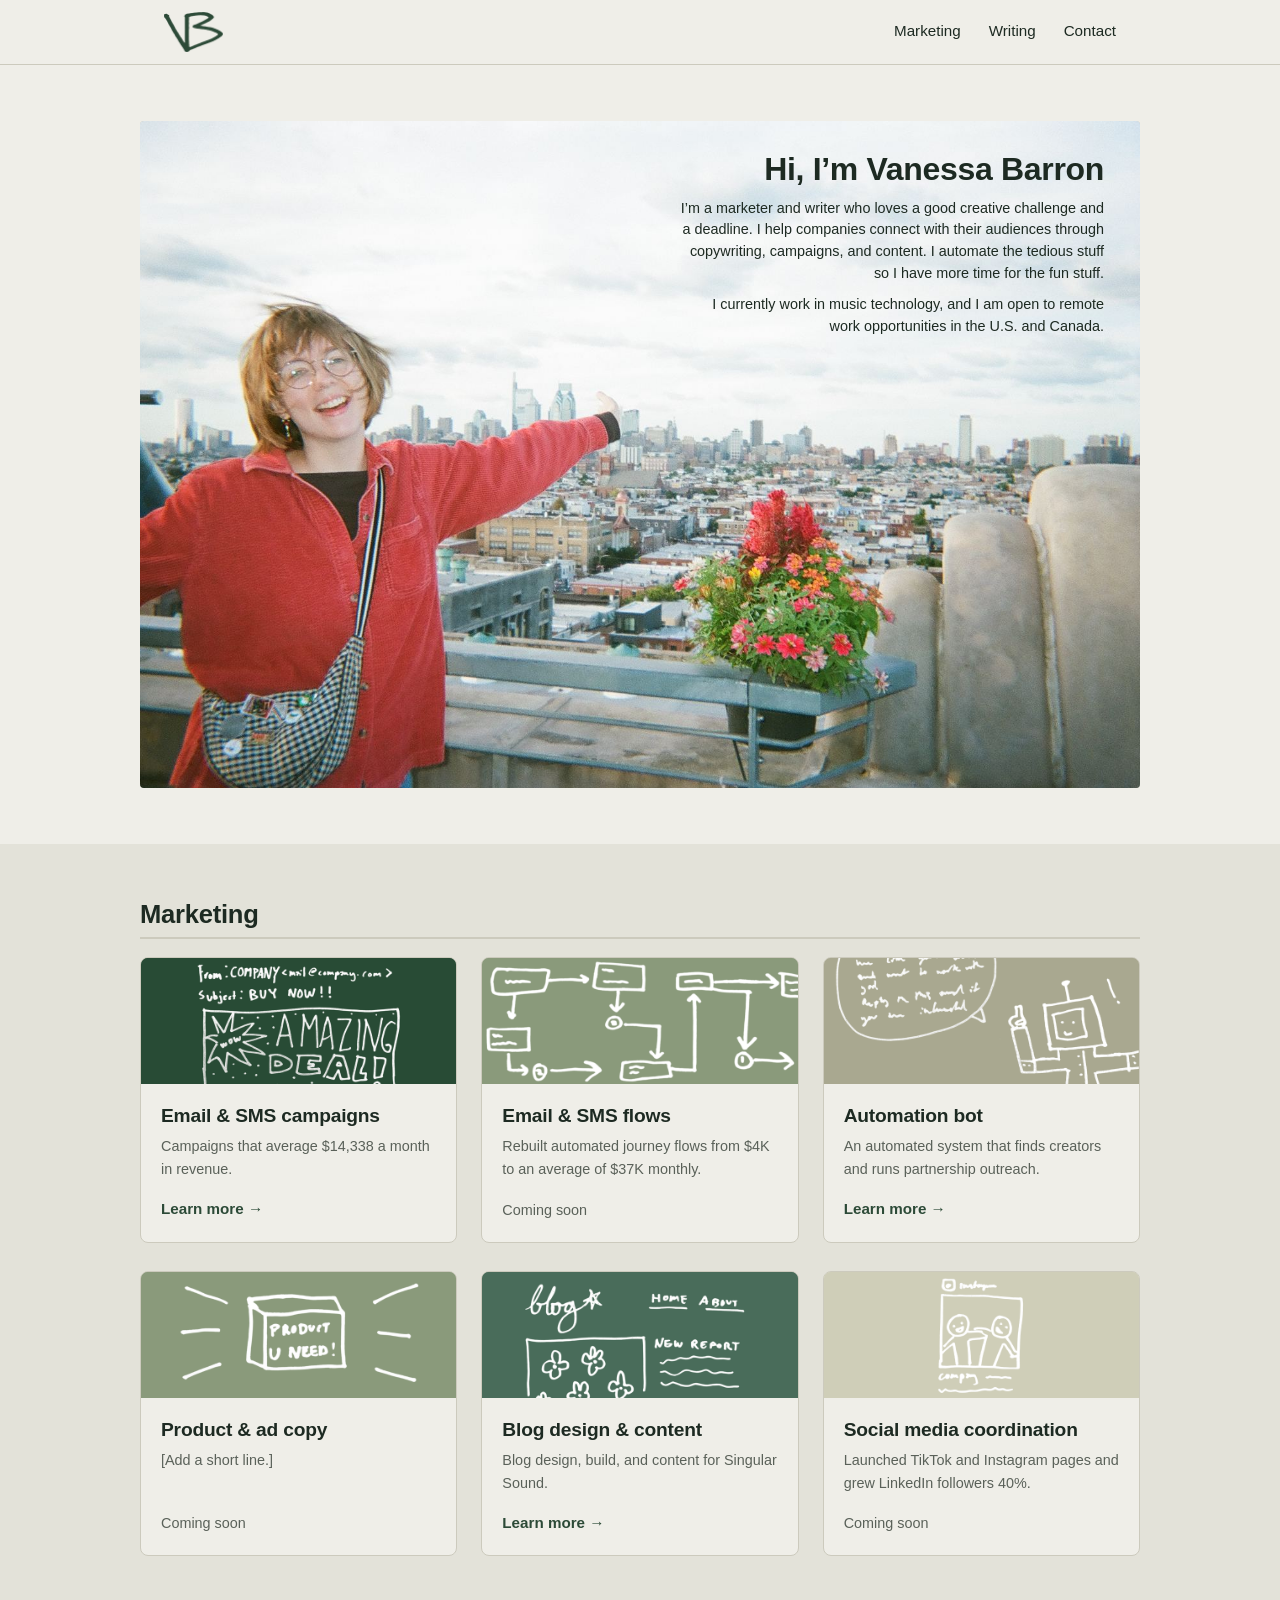
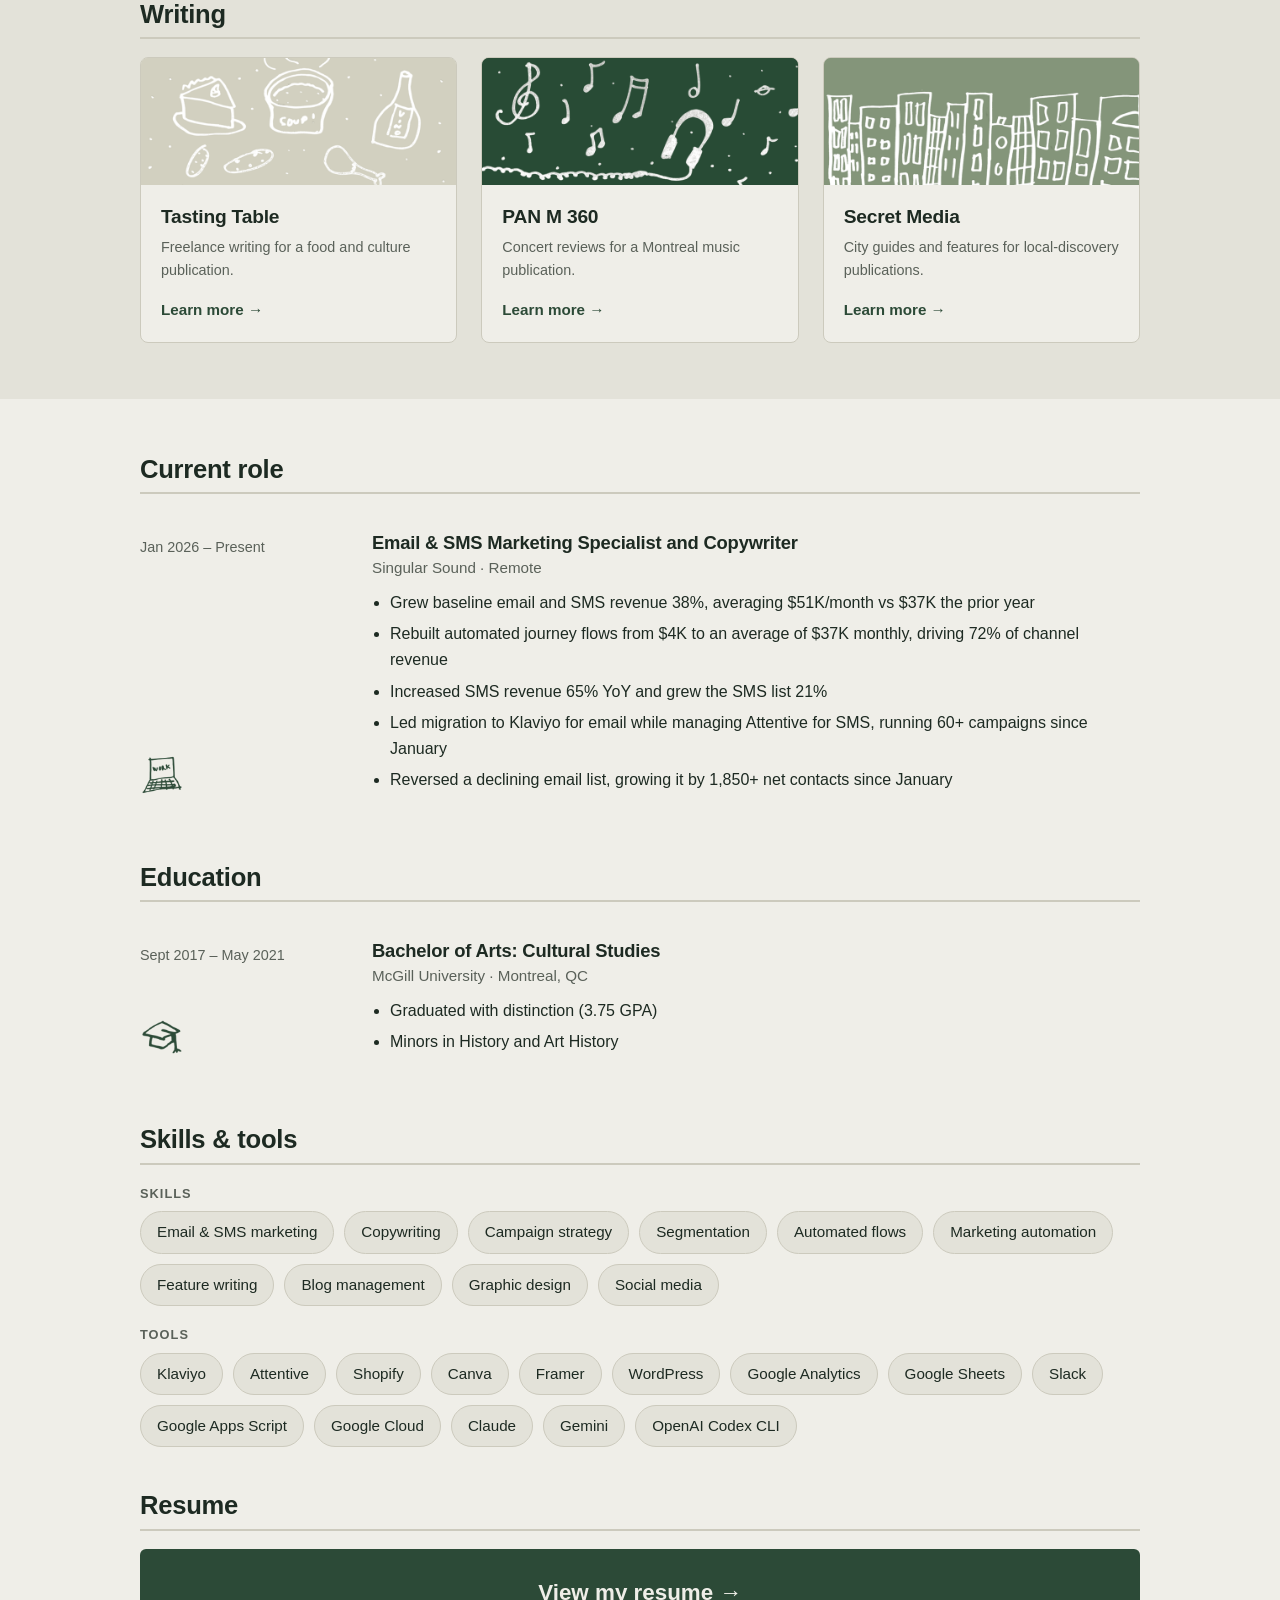
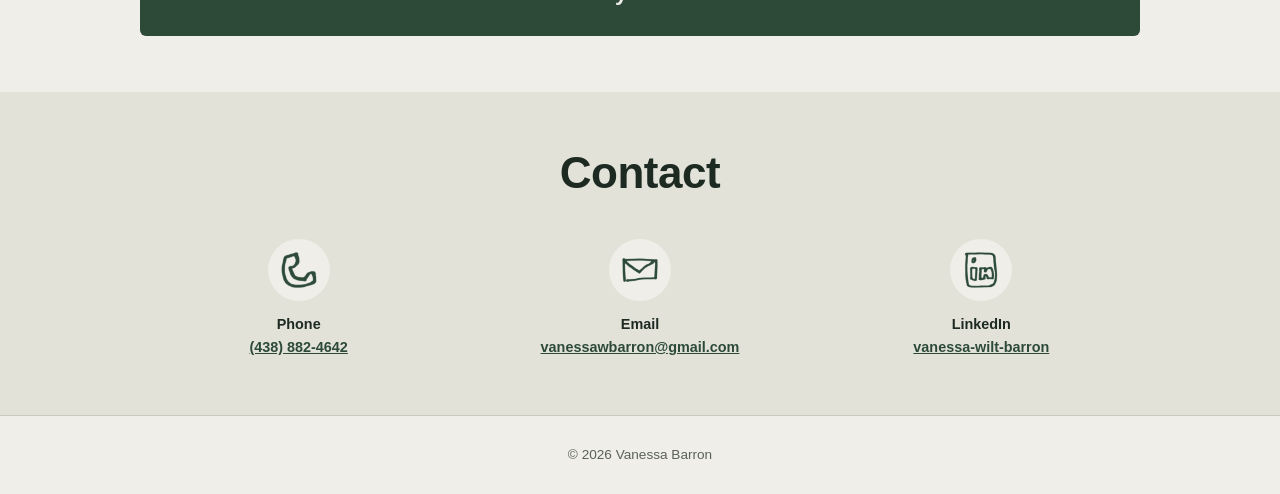
==== index.html @ 57b2e9dd "new pics" ====
<!DOCTYPE html>
<html lang="en">
<head>
<meta charset="utf-8">
<meta name="viewport" content="width=device-width, initial-scale=1">
<title>Vanessa Barron — Email &amp; SMS Marketing Specialist and Copywriter</title>
<meta name="description" content="Vanessa Barron is an email and SMS marketing specialist and copywriter. Portfolio of campaigns, writing, and resume.">
<link rel="canonical" href="https://www.vanessabarron.fyi/">
<meta name="theme-color" content="#efeee8" media="(prefers-color-scheme: light)">
<meta name="theme-color" content="#171c18" media="(prefers-color-scheme: dark)">

<meta property="og:type" content="website">
<meta property="og:site_name" content="Vanessa Barron">
<meta property="og:title" content="Vanessa Barron — Email &amp; SMS Marketing Specialist and Copywriter">
<meta property="og:description" content="Vanessa Barron is an email and SMS marketing specialist and copywriter. Portfolio of campaigns, writing, and resume.">
<meta property="og:url" content="https://www.vanessabarron.fyi/">
<meta property="og:image" content="https://www.vanessabarron.fyi/images/og-image.jpg">
<meta name="twitter:card" content="summary_large_image">

<link rel="icon" href="favicon.ico" sizes="48x48">
<link rel="icon" type="image/png" href="images/favicon-light.png">
<link rel="icon" type="image/png" href="images/favicon-dark.png" media="(prefers-color-scheme: dark)">
<link rel="apple-touch-icon" href="images/apple-touch-icon.png">
<link rel="stylesheet" href="css/styles.css">
<script type="application/ld+json">
{
  "@context": "https://schema.org",
  "@type": "Person",
  "name": "Vanessa Barron",
  "url": "https://www.vanessabarron.fyi/",
  "jobTitle": "Email & SMS Marketing Specialist and Copywriter",
  "worksFor": { "@type": "Organization", "name": "Singular Sound" },
  "alumniOf": { "@type": "CollegeOrUniversity", "name": "McGill University" },
  "sameAs": ["https://www.linkedin.com/in/vanessa-wilt-barron/"]
}
</script>
</head>
<body>
<a class="skip-link" href="#main">Skip to content</a>

<header class="nav">
  <div class="nav-in">
    <a class="logo" href="/" aria-label="Vanessa Barron, home"></a>
    <nav aria-label="Primary">
      <a href="/#marketing">Marketing</a>
      <a href="/#writing">Writing</a>
      <a href="/#contact">Contact</a>
    </nav>
  </div>
</header>

<main id="main">

  <!-- Hero: photo with intro text over the sky -->
  <section class="section" aria-label="Introduction">
    <div class="wrap">
      <div class="hero">
        <img src="images/hero.jpg" width="1565" height="1037" alt="Vanessa Barron on a rooftop with the city skyline behind her" fetchpriority="high">
        <div class="hero-text">
          <h1>Hi, I’m Vanessa Barron</h1>
          <p>I’m a marketer and writer who loves a good creative challenge and a deadline. I help companies connect with their audiences through copywriting, campaigns, and content. I automate the tedious stuff so I have more time for the fun stuff.</p>
          <!-- TODO: once about.html exists, add this to the end of the paragraph below (and delete this comment): <a class="more" href="/about.html">Learn more about me →</a> -->
          <p>I currently work in music technology, and I am open to remote work opportunities in the U.S. and Canada.</p>
        </div>
      </div>
    </div>
  </section>

  <!-- Work: project cards. Each card links to its own page. -->
  <section class="section band" aria-label="Work">
    <div class="wrap">
      <div class="group" id="marketing">
        <h2 class="group-title">Marketing</h2>
        <div class="grid">
        <!-- Card pictures are the files images/card-*.png (750 x 300). To swap one, replace the file or change the img src in its .thumb div. -->
        <article class="card">
          <div class="thumb" style="background:#284b35"><img src="images/card-email-sms-campaigns.png" width="750" height="300" alt="" loading="lazy" decoding="async"></div>
          <h3>Email &amp; SMS campaigns</h3>
          <p>Campaigns that average $14,338 a month in revenue.</p>
          <a class="more" href="/email-sms-campaigns.html" aria-label="Learn more about Email &amp; SMS campaigns">Learn more →</a>
        </article>
        <article class="card">
          <div class="thumb" style="background:#8a9a7b"><img src="images/card-email-sms-flows.png" width="750" height="300" alt="" loading="lazy" decoding="async"></div>
          <h3>Email &amp; SMS flows</h3>
          <p>Rebuilt automated journey flows from $4K to an average of $37K monthly.</p>
          <span class="soon">Coming soon</span>
        </article>
        <article class="card">
          <div class="thumb" style="background:#a9a890"><img src="images/card-automation-bot.png" width="750" height="300" alt="" loading="lazy" decoding="async"></div>
          <h3>Automation bot</h3>
          <p>An automated system that finds creators and runs partnership outreach.</p>
          <a class="more" href="/automation-bot.html" aria-label="Learn more about Automation bot">Learn more →</a>
        </article>
        <article class="card">
          <div class="thumb" style="background:#8a9a7b"><img src="images/card-product-copy.png" width="750" height="300" alt="" loading="lazy" decoding="async"></div>
          <h3>Product &amp; ad copy</h3>
          <p>[Add a short line.]</p>
          <span class="soon">Coming soon</span>
        </article>
        <article class="card">
          <div class="thumb" style="background:#496c5a"><img src="images/card-gear-tribune-blog.png" width="750" height="300" alt="" loading="lazy" decoding="async"></div>
          <h3>Blog design &amp; content</h3>
          <p>Blog design, build, and content for Singular Sound.</p>
          <a class="more" href="/blog.html" aria-label="Learn more about Blog design and content">Learn more →</a>
        </article>
        <!-- TODO: Social media coordination = Social Media Coordinator, Talent.com (Montreal, QC), Jul 2022 – Sep 2023. Old resume bullets: LinkedIn content drove a 40% follower increase; content calendar led to 15% engagement growth across platforms; launched company TikTok and Instagram pages. Still needed: proof (screenshots), tools, then build /social-media-coordination.html and add a Learn more link. -->
        <article class="card">
          <div class="thumb" style="background:#cfcdb8"><img src="images/card-social-media-coordination.png" width="750" height="300" alt="" loading="lazy" decoding="async"></div>
          <h3>Social media coordination</h3>
          <p>Launched TikTok and Instagram pages and grew LinkedIn followers 40%.</p>
          <span class="soon">Coming soon</span>
        </article>
        </div>
      </div>
      <div class="group" id="writing">
        <h2 class="group-title">Writing</h2>
        <div class="grid">
        <article class="card">
          <div class="thumb" style="background:#d2d0c0"><img src="images/card-tasting-table.png" width="750" height="300" alt="" loading="lazy" decoding="async"></div>
          <h3>Tasting Table</h3>
          <p>Freelance writing for a food and culture publication.</p>
          <a class="more" href="/tasting-table.html" aria-label="Learn more about Tasting Table">Learn more →</a>
        </article>
        <article class="card">
          <div class="thumb" style="background:#284b35"><img src="images/card-pan-m-360.png" width="750" height="300" alt="" loading="lazy" decoding="async"></div>
          <h3>PAN M 360</h3>
          <p>Concert reviews for a Montreal music publication.</p>
          <a class="more" href="/pan-m-360.html" aria-label="Learn more about PAN M 360">Learn more →</a>
        </article>
        <article class="card">
          <div class="thumb" style="background:#84957a"><img src="images/card-secret-media.png" width="750" height="300" alt="" loading="lazy" decoding="async"></div>
          <h3>Secret Media</h3>
          <p>City guides and features for local-discovery publications.</p>
          <a class="more" href="/secret-media.html" aria-label="Learn more about Secret Media">Learn more →</a>
        </article>
        </div>
      </div>
    </div>
  </section>

  <!-- Resume: current role, education, skills, and downloadable resumes -->
  <section class="section" aria-label="Resume">
    <div class="wrap resume">
      <div class="group">
        <h2 class="group-title">Current role</h2>
        <div class="row">
          <div class="when"><span>Jan 2026 – Present</span><span class="ico row-ico ico-work" aria-hidden="true"></span></div>
          <div>
            <h3 class="role">Email &amp; SMS Marketing Specialist and Copywriter</h3>
            <p class="org">Singular Sound · Remote</p>
            <ul>
              <li>Grew baseline email and SMS revenue 38%, averaging $51K/month vs $37K the prior year</li>
              <li>Rebuilt automated journey flows from $4K to an average of $37K monthly, driving 72% of channel revenue</li>
              <li>Increased SMS revenue 65% YoY and grew the SMS list 21%</li>
              <li>Led migration to Klaviyo for email while managing Attentive for SMS, running 60+ campaigns since January</li>
              <li>Reversed a declining email list, growing it by 1,850+ net contacts since January</li>
            </ul>
          </div>
        </div>
      </div>
      <div class="group">
        <h2 class="group-title">Education</h2>
        <div class="row">
          <div class="when"><span>Sept 2017 – May 2021</span><span class="ico row-ico ico-education" aria-hidden="true"></span></div>
          <div>
            <h3 class="role">Bachelor of Arts: Cultural Studies</h3>
            <p class="org">McGill University · Montreal, QC</p>
            <ul>
              <li>Graduated with distinction (3.75 GPA)</li>
              <li>Minors in History and Art History</li>
            </ul>
          </div>
        </div>
      </div>
      <div class="group">
        <h2 class="group-title">Skills &amp; tools</h2>
        <h3 class="chip-label">Skills</h3>
        <ul class="chips">
          <li>Email &amp; SMS marketing</li>
          <li>Copywriting</li>
          <li>Campaign strategy</li>
          <li>Segmentation</li>
          <li>Automated flows</li>
          <li>Marketing automation</li>
          <li>Feature writing</li>
          <li>Blog management</li>
          <li>Graphic design</li>
          <li>Social media</li>
        </ul>
        <h3 class="chip-label">Tools</h3>
        <ul class="chips">
          <li>Klaviyo</li>
          <li>Attentive</li>
          <li>Shopify</li>
          <li>Canva</li>
          <li>Framer</li>
          <li>WordPress</li>
          <li>Google Analytics</li>
          <li>Google Sheets</li>
          <li>Slack</li>
          <li>Google Apps Script</li>
          <li>Google Cloud</li>
          <li>Claude</li>
          <li>Gemini</li>
          <li>OpenAI Codex CLI</li>
        </ul>
      </div>
      <div class="group">
        <h2 class="group-title">Resume</h2>
        <!-- TODO: save your resume as files/resume.pdf (or change the link). -->
        <a class="resume-cta" href="files/resume.pdf" target="_blank" rel="noopener">View my resume →</a>
      </div>
    </div>
  </section>

  <!-- Contact -->
  <section class="section band" id="contact" aria-label="Contact">
    <div class="wrap">
      <h2 class="section-title">Contact</h2>
      <div class="contact">
        <div>
          <div class="icon"><span class="ico ico-phone" aria-hidden="true"></span></div>
          <p><b>Phone</b><a href="tel:+14388824642">(438) 882-4642</a></p>
        </div>
        <div>
          <div class="icon"><span class="ico ico-email" aria-hidden="true"></span></div>
          <p><b>Email</b><a href="mailto:vanessawbarron@gmail.com">vanessawbarron@gmail.com</a></p>
        </div>
        <div>
          <div class="icon"><span class="ico ico-linkedin" aria-hidden="true"></span></div>
          <p><b>LinkedIn</b><a href="https://www.linkedin.com/in/vanessa-wilt-barron/" target="_blank" rel="noopener">vanessa-wilt-barron</a></p>
        </div>
      </div>
    </div>
  </section>

</main>

<footer class="site-footer">
  <p>&copy; 2026 Vanessa Barron</p>
</footer>
</body>
</html>
---- css/styles.css ----
/* ==========================================================================
   Vanessa Barron: portfolio styles
   Shared by index.html and email-sms-campaigns.html
   Sections: 1 colors, 2 base, 3 top bar, 4 home page, 5 project pages, 6 small screens
   ========================================================================== */

/* 1. Colors ------------------------------------------------------------- */
:root {
  --bg: #efeee8;       /* page background */
  --band: #e3e2d9;     /* alternating section background, skill pills */
  --ink: #1d2a22;      /* main text */
  --muted: #5a6159;    /* secondary text */
  --line: #cccabd;     /* borders and dividers */
  --accent: #2c4a37;   /* dark green accent */
  --photo: #c8c6b8;    /* color behind photos while they load */
}
@media (prefers-color-scheme: dark) {
  :root {
    --bg: #171c18;
    --band: #1f261f;
    --ink: #efeee8;
    --muted: #a8aca2;
    --line: #3a443a;
    --accent: #9cc4a4;
    --photo: #3a463b;
  }
}

/* 2. Base --------------------------------------------------------------- */
*, *::before, *::after { box-sizing: border-box; }
html { scroll-behavior: smooth; scroll-padding-top: 72px; }
@media (prefers-reduced-motion: reduce) { html { scroll-behavior: auto; } }
body {
  margin: 0;
  background: var(--bg);
  color: var(--ink);
  font-family: Arial, Helvetica, sans-serif;
  line-height: 1.6;
}
img { max-width: 100%; height: auto; }
h1, h2, h3 { margin: 0; font-weight: 700; letter-spacing: -0.01em; line-height: 1.15; }
a { color: var(--accent); }
:focus-visible { outline: 3px solid var(--accent); outline-offset: 3px; }

.skip-link { position: absolute; left: -999px; top: 0; }
.skip-link:focus { left: 16px; top: 16px; z-index: 20; padding: 8px 12px; background: var(--bg); }

.wrap { max-width: 1000px; margin: 0 auto; }
.narrow { max-width: 820px; margin: 0 auto; padding: 0 24px; }
.section { padding: 56px 24px; }
.band { background: var(--band); }
.section-title { margin-bottom: 40px; text-align: center; font-size: 2.75rem; }

.site-footer { padding: 28px 24px; text-align: center; color: var(--muted); font-size: 0.85rem; border-top: 1px solid var(--line); }
.site-footer p { margin: 0; }

/* 3. Top bar ------------------------------------------------------------ */
.nav { position: sticky; top: 0; z-index: 10; background: var(--bg); border-bottom: 1px solid var(--line); }
.nav-in { max-width: 1000px; margin: 0 auto; padding: 12px 24px; display: flex; align-items: center; justify-content: space-between; }
/* The VB logo is a shape (images/logo-mask.png) filled with the accent color, so it adapts to dark mode. */
.logo {
  display: block; width: 59px; height: 40px;
  background: var(--accent);
  -webkit-mask: url("../images/logo-mask.png") center / contain no-repeat;
          mask: url("../images/logo-mask.png") center / contain no-repeat;
}
.nav nav { display: flex; align-items: center; gap: 28px; }
.nav nav a { padding: 6px 0; color: var(--ink); font-size: 0.95rem; font-weight: 500; text-decoration: none; border-bottom: 2px solid transparent; }
.nav nav a:hover { border-bottom-color: var(--accent); }

/* 4. Home page ---------------------------------------------------------- */
/* Hero: photo fills the box, text sits in the sky. */
.hero { position: relative; aspect-ratio: 3 / 2; overflow: hidden; border-radius: 4px; background: var(--photo); }
.hero > img { position: absolute; inset: 0; width: 100%; height: 100%; object-fit: cover; display: block; }
.hero-text { position: absolute; top: 0; right: 0; width: 46%; padding: 30px 36px 0 0; text-align: right; color: #1d2a22; }
.hero h1 { margin-bottom: 10px; font-size: clamp(1.5rem, 2.6vw, 2rem); }
.hero p { margin: 0 0 0 auto; font-size: clamp(0.78rem, 1.2vw, 0.9rem); line-height: 1.5; }
.hero p + p { margin-top: 10px; }
.hero-text a { color: inherit; font-weight: 700; text-decoration: underline; text-underline-offset: 3px; }

/* Project groups and cards */
.group { margin-bottom: 44px; }
.group:last-child { margin-bottom: 0; }
.group-title { margin-bottom: 18px; padding-bottom: 8px; font-size: 1.6rem; border-bottom: 2px solid var(--line); }
.grid { display: grid; grid-template-columns: repeat(3, 1fr); gap: 28px 24px; }

.card {
  position: relative; display: flex; flex-direction: column; overflow: hidden;
  background: var(--bg); border: 1px solid var(--line); border-radius: 8px;
  transition: box-shadow 0.2s, transform 0.2s;
}
.card:hover { box-shadow: 0 10px 28px rgba(29, 42, 34, 0.14); transform: translateY(-3px); }
.card .thumb { position: relative; overflow: hidden; aspect-ratio: 5 / 2; }
.card .thumb img { position: absolute; inset: 0; width: 100%; height: 100%; object-fit: cover; display: block; }
.card h3 { margin: 0 0 6px; padding: 20px 20px 0; font-size: 1.2rem; line-height: 1.3; }
.card p { margin: 0; padding: 0 20px; color: var(--muted); font-size: 0.9rem; }
.card .more { margin-top: auto; padding: 16px 20px 20px; font-size: 0.95rem; font-weight: 700; text-decoration: none; }
.card .more::after { content: ""; position: absolute; inset: 0; }  /* makes the whole card clickable */
.card .more:focus-visible { outline-offset: -3px; }
.card .soon { margin-top: auto; padding: 16px 20px 20px; color: var(--muted); font-size: 0.9rem; }

/* Resume section */
.resume .row { display: grid; grid-template-columns: 200px 1fr; gap: 6px 32px; padding: 20px 0; }
.resume .when { display: flex; flex-direction: column; justify-content: space-between; align-items: flex-start; padding-top: 4px; color: var(--muted); font-size: 0.9rem; }
.resume .role { margin: 0; font-size: 1.15rem; }
.resume .org { margin: 2px 0 10px; color: var(--muted); font-size: 0.95rem; }
.resume ul { margin: 0; padding-left: 18px; }
.resume li { margin-bottom: 6px; }
.resume .chip-label { margin: 22px 0 0; font-size: 0.8rem; font-weight: 700; letter-spacing: 0.08em; text-transform: uppercase; color: var(--muted); }
.resume .chip-label + .chips { padding-top: 10px; }
.resume .chips { display: flex; flex-wrap: wrap; gap: 10px; padding: 18px 0 0; list-style: none; }
.resume .chips li { margin: 0; padding: 8px 16px; font-size: 0.95rem; background: var(--band); border: 1px solid var(--line); border-radius: 999px; }
.resume-cta { display: block; margin-top: 18px; padding: 26px 24px; font-size: 1.4rem; font-weight: 700; text-align: center; text-decoration: none; color: var(--bg); background: var(--accent); border-radius: 6px; }
.resume-cta:hover { opacity: 0.9; }

/* Contact */
.contact { display: grid; grid-template-columns: repeat(3, 1fr); gap: 24px; text-align: center; }
.contact .icon { display: grid; place-items: center; width: 62px; height: 62px; margin: 0 auto 12px; color: var(--accent); background: var(--bg); border-radius: 50%; }
.ico { display: block; background: var(--accent); -webkit-mask-position: center; mask-position: center; -webkit-mask-size: contain; mask-size: contain; -webkit-mask-repeat: no-repeat; mask-repeat: no-repeat; }
.ico-phone { -webkit-mask-image: url("../images/icon-phone.png"); mask-image: url("../images/icon-phone.png"); }
.ico-email { -webkit-mask-image: url("../images/icon-email.png"); mask-image: url("../images/icon-email.png"); }
.ico-linkedin { -webkit-mask-image: url("../images/icon-linkedin.png"); mask-image: url("../images/icon-linkedin.png"); }
.ico-work { -webkit-mask-image: url("../images/icon-work.png"); mask-image: url("../images/icon-work.png"); }
.ico-education { -webkit-mask-image: url("../images/icon-education.png"); mask-image: url("../images/icon-education.png"); }
.contact .ico { width: 40px; height: 40px; }
.resume .row-ico { width: 44px; height: 44px; margin-bottom: 2px; }
.contact p { margin: 0; color: var(--muted); font-size: 0.9rem; }
.contact b { display: block; color: var(--ink); }
.contact a { font-weight: 700; }

/* 5. Project pages ------------------------------------------------------ */
.crumb { display: inline-block; margin-bottom: 22px; font-weight: 700; text-decoration: none; }
.crumb:hover { text-decoration: underline; text-underline-offset: 4px; }
.page-head { padding: 56px 0 28px; }
.page-head h1 { font-size: 2.75rem; }
.lede { margin: 24px 0 40px; color: var(--muted); font-size: 1.1rem; }
/* Project facts box (role, company, timeline, tools) */
.facts { display: grid; grid-template-columns: 1.6fr 1fr 1fr; gap: 16px 32px; margin: 0 0 8px; padding: 20px 24px; background: var(--band); border-radius: 6px; }
.facts div { min-width: 0; }
.facts .wide { grid-column: 1 / -1; }
.facts dt { color: var(--muted); font-size: 0.8rem; font-weight: 700; letter-spacing: 0.08em; text-transform: uppercase; }
.facts dd { margin: 2px 0 0; }
.page-hero { display: block; width: 100%; height: auto; border-radius: 6px; }

.entry { padding: 48px 0; border-top: 1px solid var(--line); }
.entry h2 { margin-bottom: 24px; font-size: 2rem; }
.entry h3 { margin: 30px 0 6px; font-size: 1.2rem; }
.entry p { margin: 0; }
.entry p + p { margin-top: 14px; }
.entry .sub { margin: -12px 0 8px; color: var(--muted); font-size: 1.05rem; }
.entry ul { margin: 12px 0 0; padding-left: 20px; }
.entry li { margin-bottom: 8px; }
.entry p + ul, .entry ul + p { margin-top: 16px; }

/* Screenshot rows: .c3 = three across, .c2 = two across */
.shots { display: grid; gap: 14px; margin: 28px 0 0; }
.shots + .shots { margin-top: 14px; }
.shots.c3 { grid-template-columns: repeat(3, 1fr); }
.shots.c2 { grid-template-columns: repeat(2, 1fr); }
.shots.c1 { grid-template-columns: 1fr; }
.shot { margin: 0; }
.shot img { display: block; width: 100%; height: auto; border: 1px solid var(--line); border-radius: 6px; }
/* Dashed box that stands in for a picture until you add one */
.shot .placeholder { display: grid; place-items: center; aspect-ratio: 16 / 9; padding: 12px; color: var(--muted); font-size: 0.9rem; text-align: center; background: var(--band); border: 1px dashed var(--line); border-radius: 6px; }
/* Project facts (role, company, timeline, tools) */
.facts { display: grid; grid-template-columns: 1fr 1fr; gap: 16px 32px; margin: 0 0 40px; }
.lede + .facts { margin-top: -16px; }
.facts .wide { grid-column: 1 / -1; }
.facts dt { color: var(--muted); font-size: 0.8rem; font-weight: 700; letter-spacing: 0.08em; text-transform: uppercase; }
.facts dd { margin: 2px 0 0; }
.read-link { display: inline-block; margin-top: 16px; font-weight: 700; }
.shot figcaption { margin-top: 8px; color: var(--muted); font-size: 0.85rem; text-align: center; }
.foot-link { padding: 36px 0 64px; border-top: 1px solid var(--line); }
.foot-link .crumb { margin: 0; }

/* 6. Small screens ------------------------------------------------------ */
@media (max-width: 900px) {
  .hero { display: flex; flex-direction: column; aspect-ratio: auto; }
  .hero > img { position: static; height: auto; aspect-ratio: 3 / 2; }
  .hero-text { position: static; width: auto; padding: 28px 24px; text-align: center; color: var(--ink); }
  .hero h1 { font-size: 2.1rem; }
  .hero p { margin: 0 auto; max-width: 56ch; font-size: 1rem; }
}
@media (max-width: 760px) {
  .nav-in { padding: 10px 16px; }
  .nav nav { gap: 18px; }
  .section-title { font-size: 2.2rem; }
  .grid, .contact, .shots.c3, .shots.c2, .facts { grid-template-columns: 1fr; }
  .resume .row { grid-template-columns: 1fr; }
  .resume .row-ico { display: none; }
  .page-head { padding: 36px 0 28px; }
  .page-head h1 { font-size: 2.1rem; }
  .entry { padding: 36px 0; }
  .facts { grid-template-columns: 1fr; }
  .entry h2 { font-size: 1.6rem; }
}
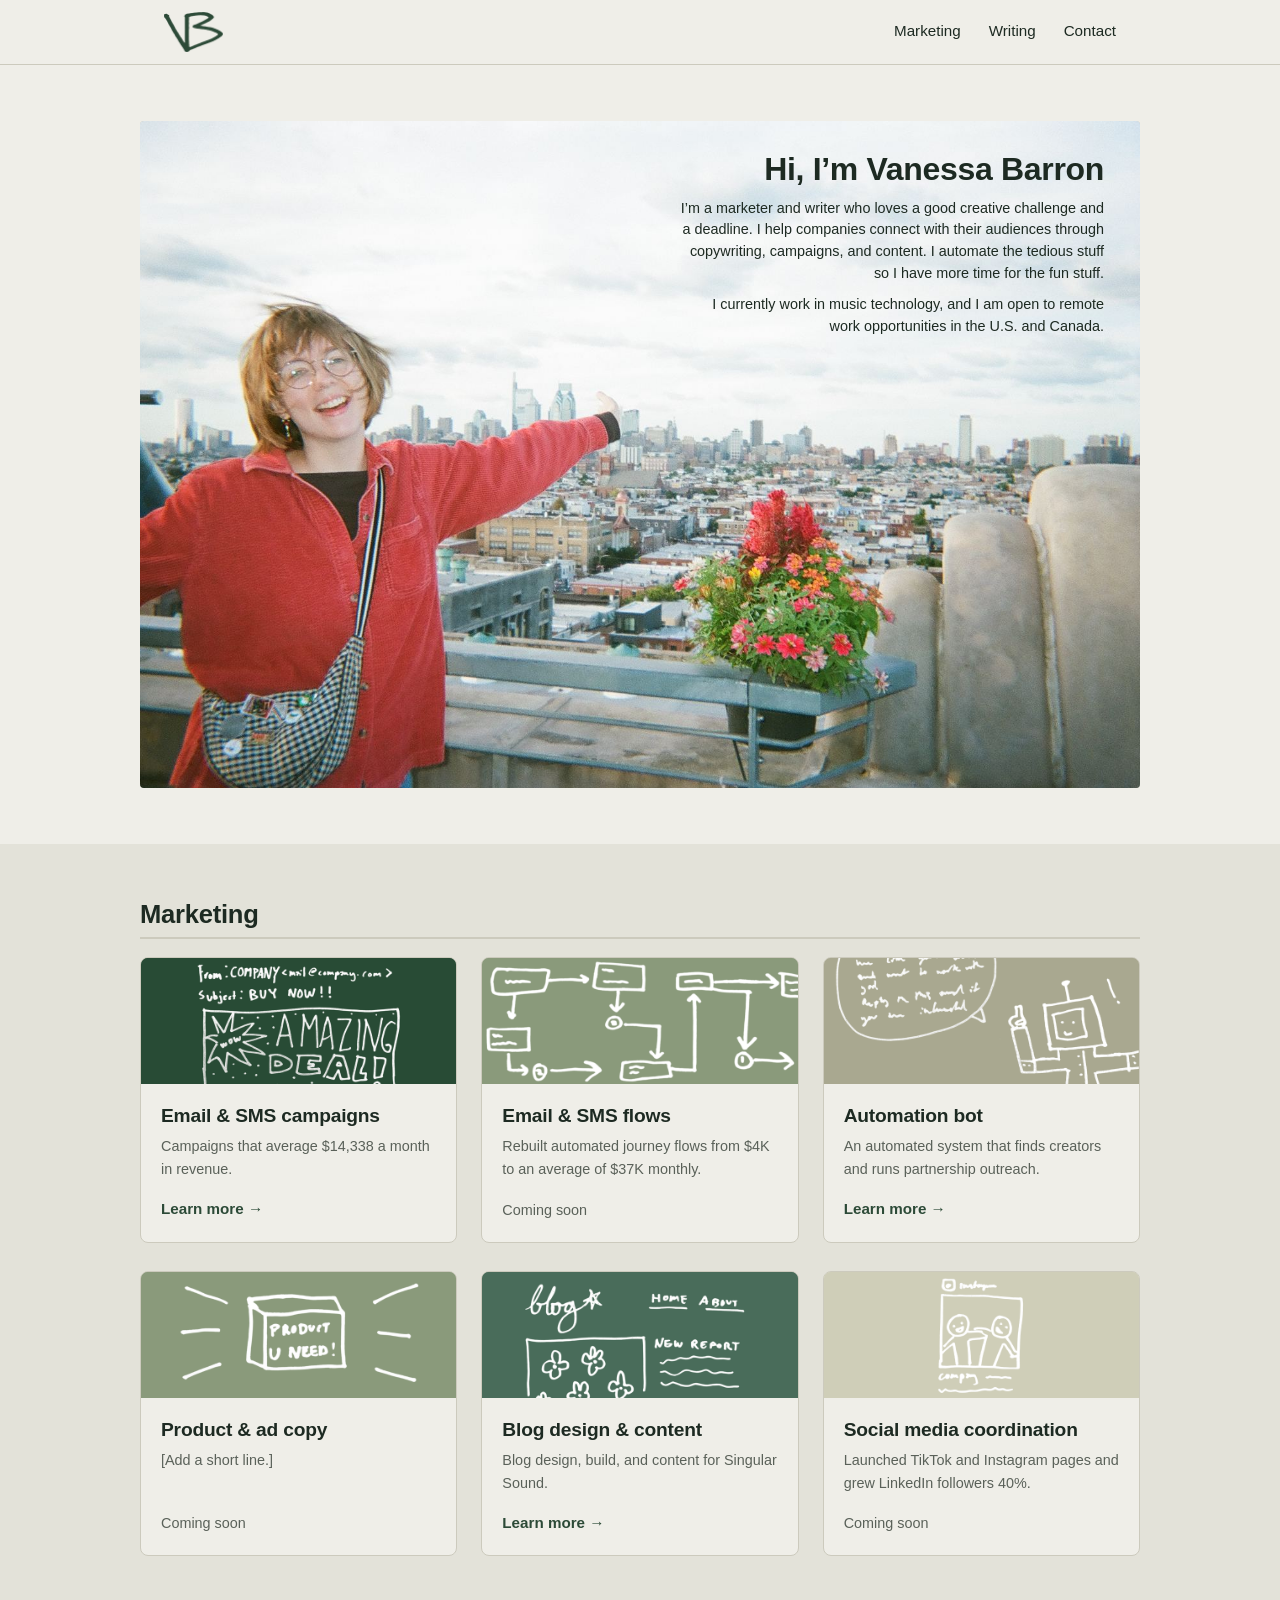
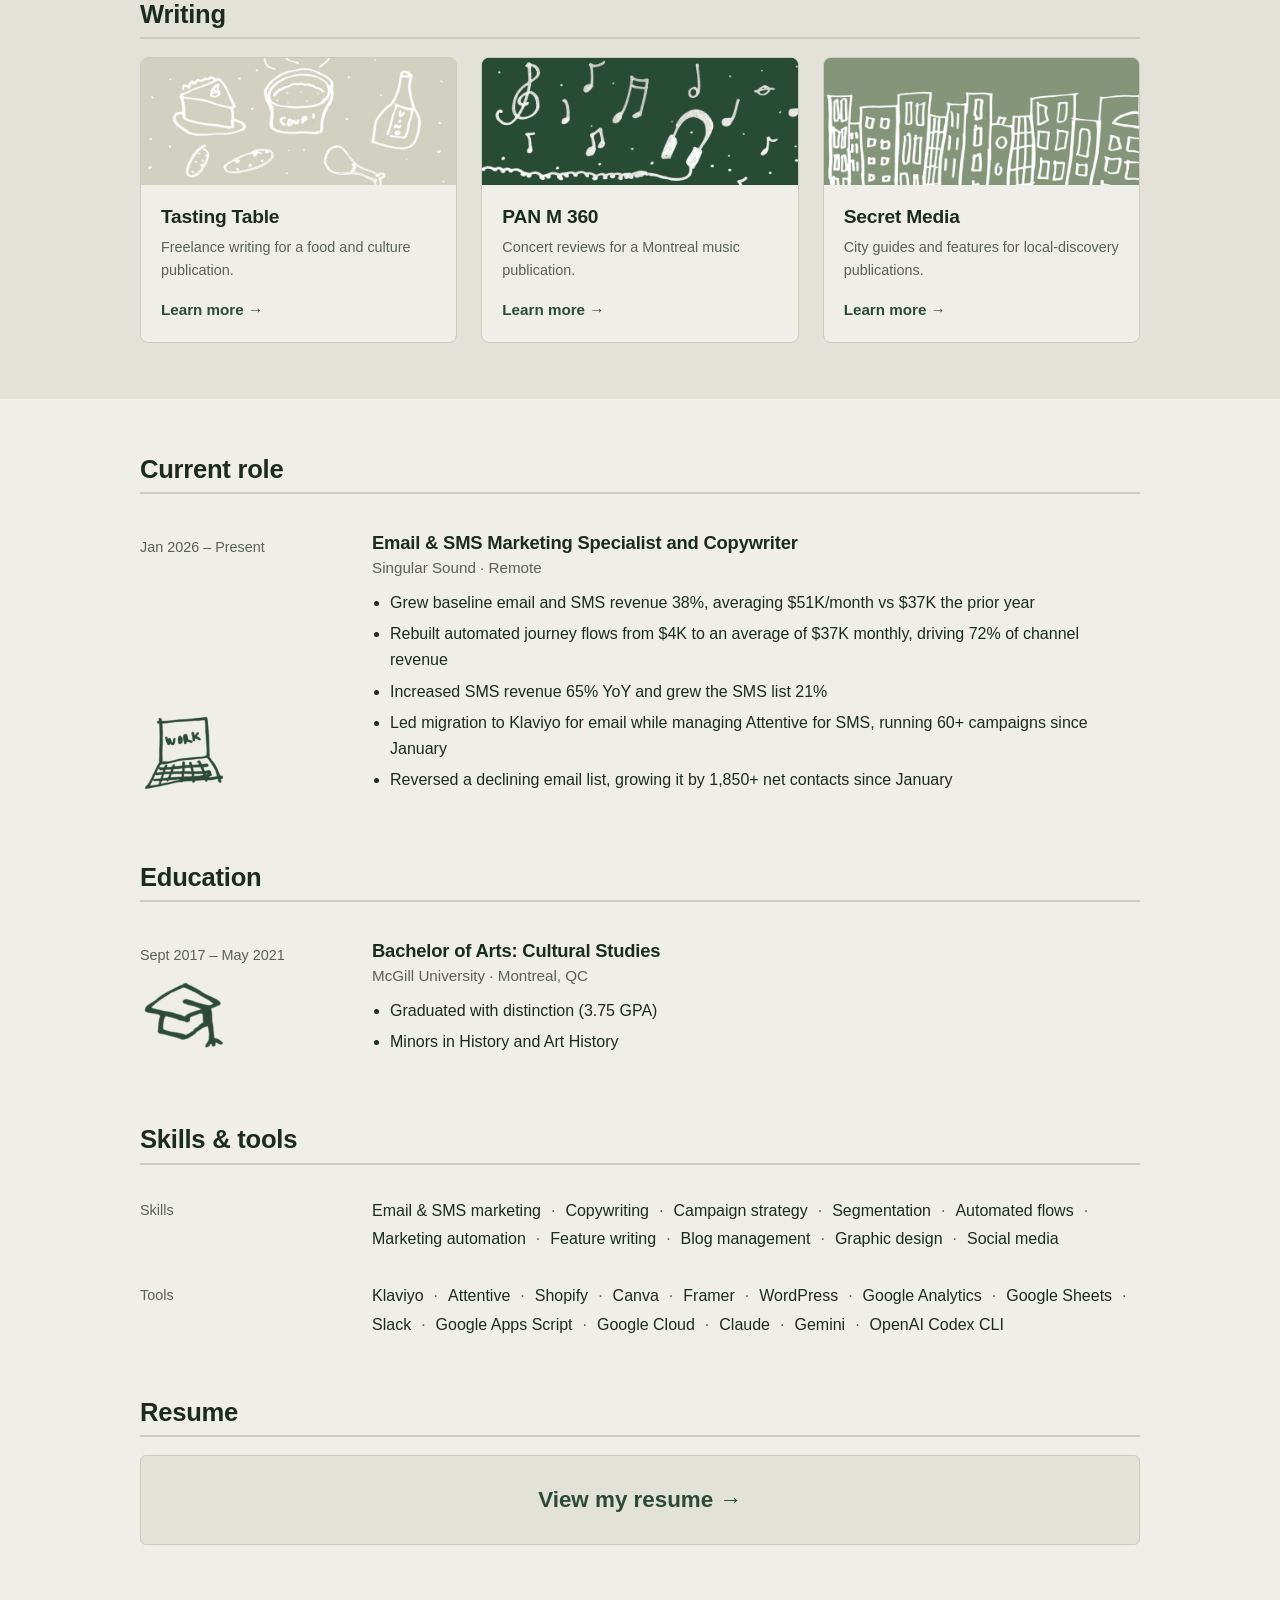
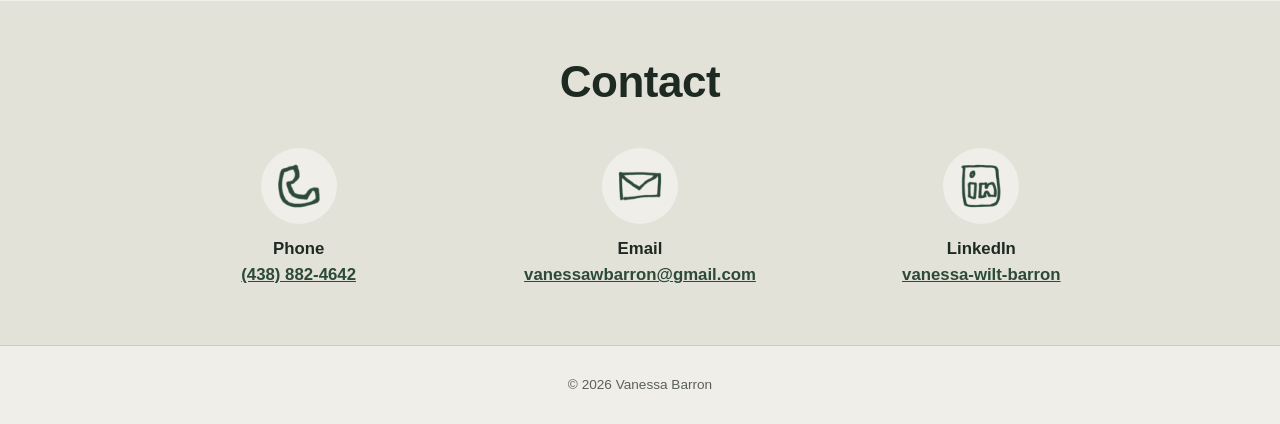
==== commit f18eea8c: "new icons" ====
--- a/index.html
+++ b/index.html
@@ -174,36 +174,40 @@
       </div>
       <div class="group">
         <h2 class="group-title">Skills &amp; tools</h2>
-        <h3 class="chip-label">Skills</h3>
-        <ul class="chips">
-          <li>Email &amp; SMS marketing</li>
-          <li>Copywriting</li>
-          <li>Campaign strategy</li>
-          <li>Segmentation</li>
-          <li>Automated flows</li>
-          <li>Marketing automation</li>
-          <li>Feature writing</li>
-          <li>Blog management</li>
-          <li>Graphic design</li>
-          <li>Social media</li>
-        </ul>
-        <h3 class="chip-label">Tools</h3>
-        <ul class="chips">
-          <li>Klaviyo</li>
-          <li>Attentive</li>
-          <li>Shopify</li>
-          <li>Canva</li>
-          <li>Framer</li>
-          <li>WordPress</li>
-          <li>Google Analytics</li>
-          <li>Google Sheets</li>
-          <li>Slack</li>
-          <li>Google Apps Script</li>
-          <li>Google Cloud</li>
-          <li>Claude</li>
-          <li>Gemini</li>
-          <li>OpenAI Codex CLI</li>
-        </ul>
+        <div class="row">
+          <div class="when">Skills</div>
+          <ul class="inline-list">
+              <li>Email &amp; SMS marketing</li>
+              <li>Copywriting</li>
+              <li>Campaign strategy</li>
+              <li>Segmentation</li>
+              <li>Automated flows</li>
+              <li>Marketing automation</li>
+              <li>Feature writing</li>
+              <li>Blog management</li>
+              <li>Graphic design</li>
+              <li>Social media</li>
+          </ul>
+        </div>
+        <div class="row">
+          <div class="when">Tools</div>
+          <ul class="inline-list">
+              <li>Klaviyo</li>
+              <li>Attentive</li>
+              <li>Shopify</li>
+              <li>Canva</li>
+              <li>Framer</li>
+              <li>WordPress</li>
+              <li>Google Analytics</li>
+              <li>Google Sheets</li>
+              <li>Slack</li>
+              <li>Google Apps Script</li>
+              <li>Google Cloud</li>
+              <li>Claude</li>
+              <li>Gemini</li>
+              <li>OpenAI Codex CLI</li>
+          </ul>
+        </div>
       </div>
       <div class="group">
         <h2 class="group-title">Resume</h2>
--- a/css/styles.css
+++ b/css/styles.css
@@ -106,25 +106,30 @@
 .resume .org { margin: 2px 0 10px; color: var(--muted); font-size: 0.95rem; }
 .resume ul { margin: 0; padding-left: 18px; }
 .resume li { margin-bottom: 6px; }
+.resume .inline-list { display: flex; flex-wrap: wrap; margin: 0; padding: 0; list-style: none; line-height: 1.8; }
+.resume .inline-list li { margin: 0; }
+.resume .inline-list li:not(:last-child)::after { content: "·"; margin: 0 10px; color: var(--muted); }
+.resume .row:has(.inline-list) { padding: 14px 0; }
+.resume .row:has(.inline-list) .when { padding-top: 2px; }
 .resume .chip-label { margin: 22px 0 0; font-size: 0.8rem; font-weight: 700; letter-spacing: 0.08em; text-transform: uppercase; color: var(--muted); }
 .resume .chip-label + .chips { padding-top: 10px; }
 .resume .chips { display: flex; flex-wrap: wrap; gap: 10px; padding: 18px 0 0; list-style: none; }
 .resume .chips li { margin: 0; padding: 8px 16px; font-size: 0.95rem; background: var(--band); border: 1px solid var(--line); border-radius: 999px; }
-.resume-cta { display: block; margin-top: 18px; padding: 26px 24px; font-size: 1.4rem; font-weight: 700; text-align: center; text-decoration: none; color: var(--bg); background: var(--accent); border-radius: 6px; }
-.resume-cta:hover { opacity: 0.9; }
+.resume-cta { display: block; margin-top: 18px; padding: 26px 24px; font-size: 1.4rem; font-weight: 700; text-align: center; text-decoration: none; color: var(--accent); background: var(--band); border: 1px solid var(--line); border-radius: 6px; }
+.resume-cta:hover { border-color: var(--accent); }
 
 /* Contact */
 .contact { display: grid; grid-template-columns: repeat(3, 1fr); gap: 24px; text-align: center; }
-.contact .icon { display: grid; place-items: center; width: 62px; height: 62px; margin: 0 auto 12px; color: var(--accent); background: var(--bg); border-radius: 50%; }
+.contact .icon { display: grid; place-items: center; width: 76px; height: 76px; margin: 0 auto 12px; color: var(--accent); background: var(--bg); border-radius: 50%; }
 .ico { display: block; background: var(--accent); -webkit-mask-position: center; mask-position: center; -webkit-mask-size: contain; mask-size: contain; -webkit-mask-repeat: no-repeat; mask-repeat: no-repeat; }
 .ico-phone { -webkit-mask-image: url("../images/icon-phone.png"); mask-image: url("../images/icon-phone.png"); }
 .ico-email { -webkit-mask-image: url("../images/icon-email.png"); mask-image: url("../images/icon-email.png"); }
 .ico-linkedin { -webkit-mask-image: url("../images/icon-linkedin.png"); mask-image: url("../images/icon-linkedin.png"); }
 .ico-work { -webkit-mask-image: url("../images/icon-work.png"); mask-image: url("../images/icon-work.png"); }
 .ico-education { -webkit-mask-image: url("../images/icon-education.png"); mask-image: url("../images/icon-education.png"); }
-.contact .ico { width: 40px; height: 40px; }
-.resume .row-ico { width: 44px; height: 44px; margin-bottom: 2px; }
-.contact p { margin: 0; color: var(--muted); font-size: 0.9rem; }
+.contact .ico { width: 48px; height: 48px; }
+.resume .row-ico { width: 88px; height: 88px; margin-bottom: 2px; }
+.contact p { margin: 0; color: var(--muted); font-size: 1.05rem; }
 .contact b { display: block; color: var(--ink); }
 .contact a { font-weight: 700; }
 
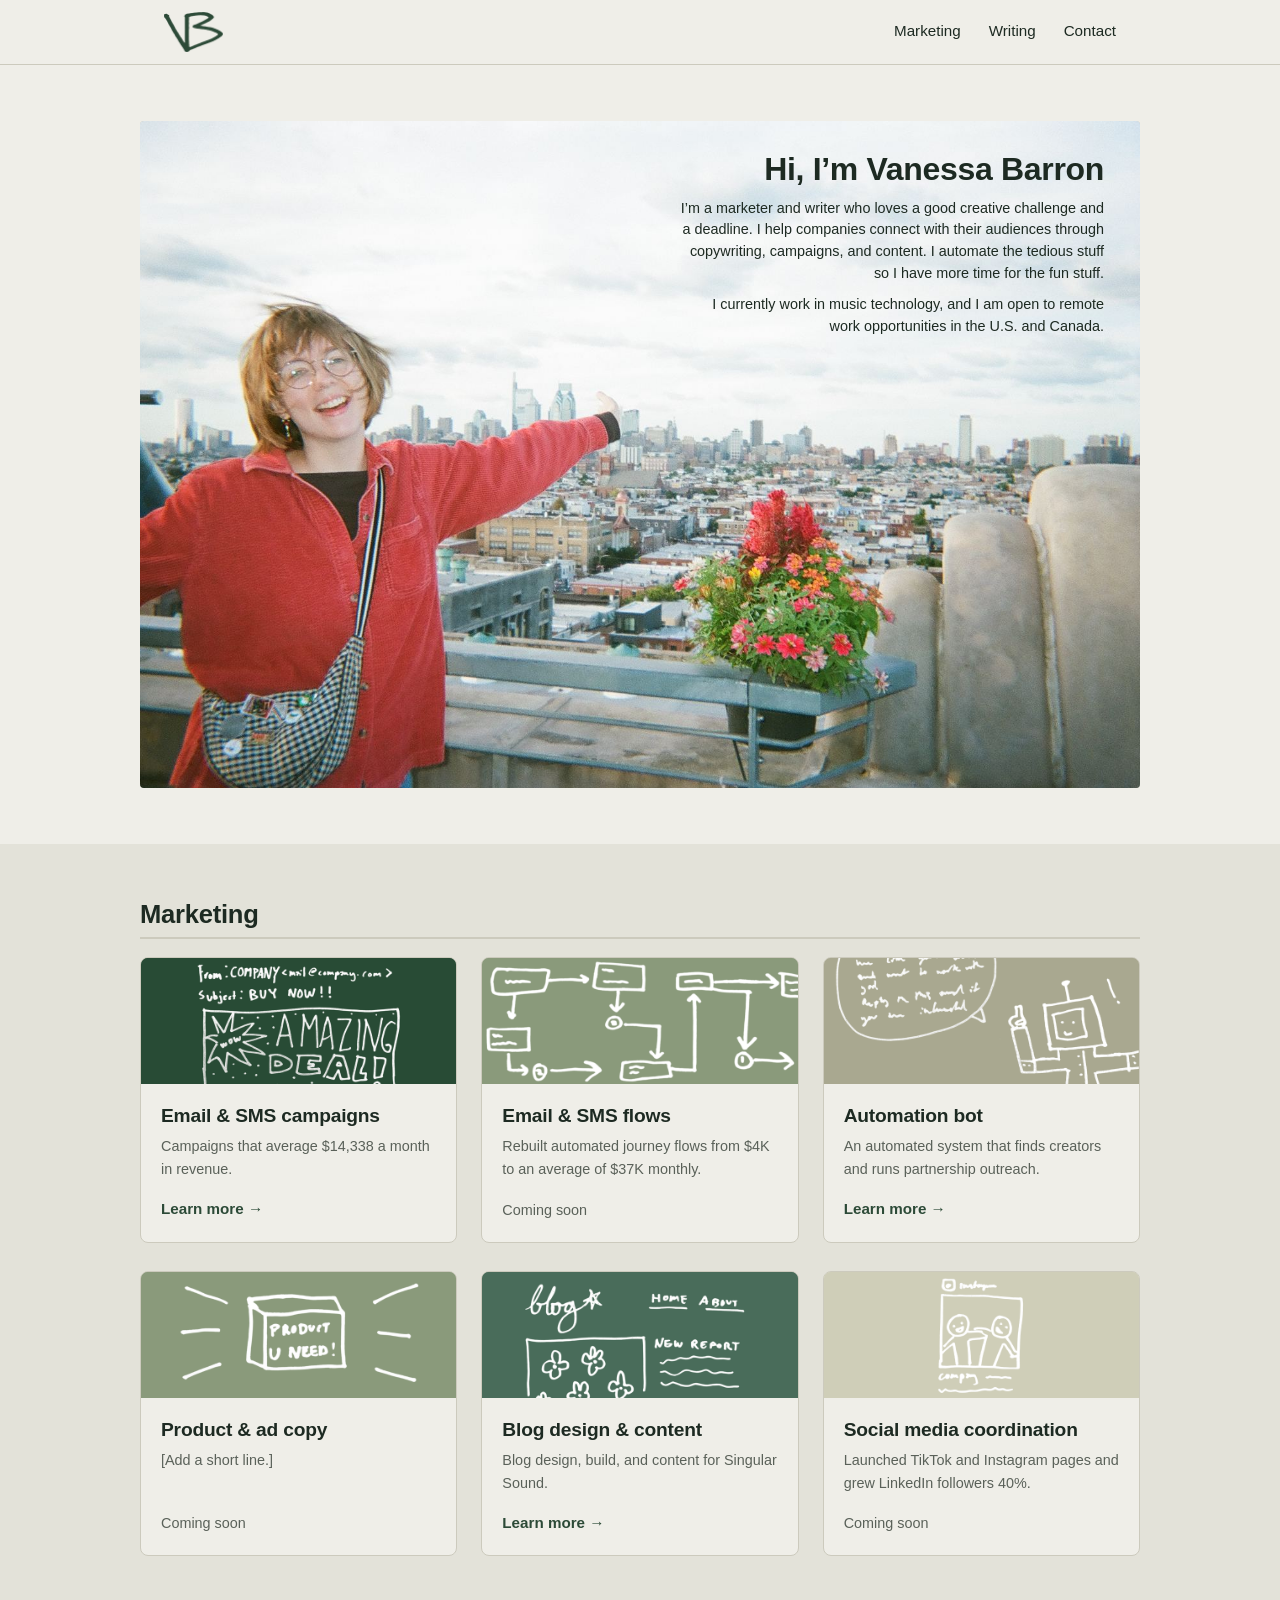
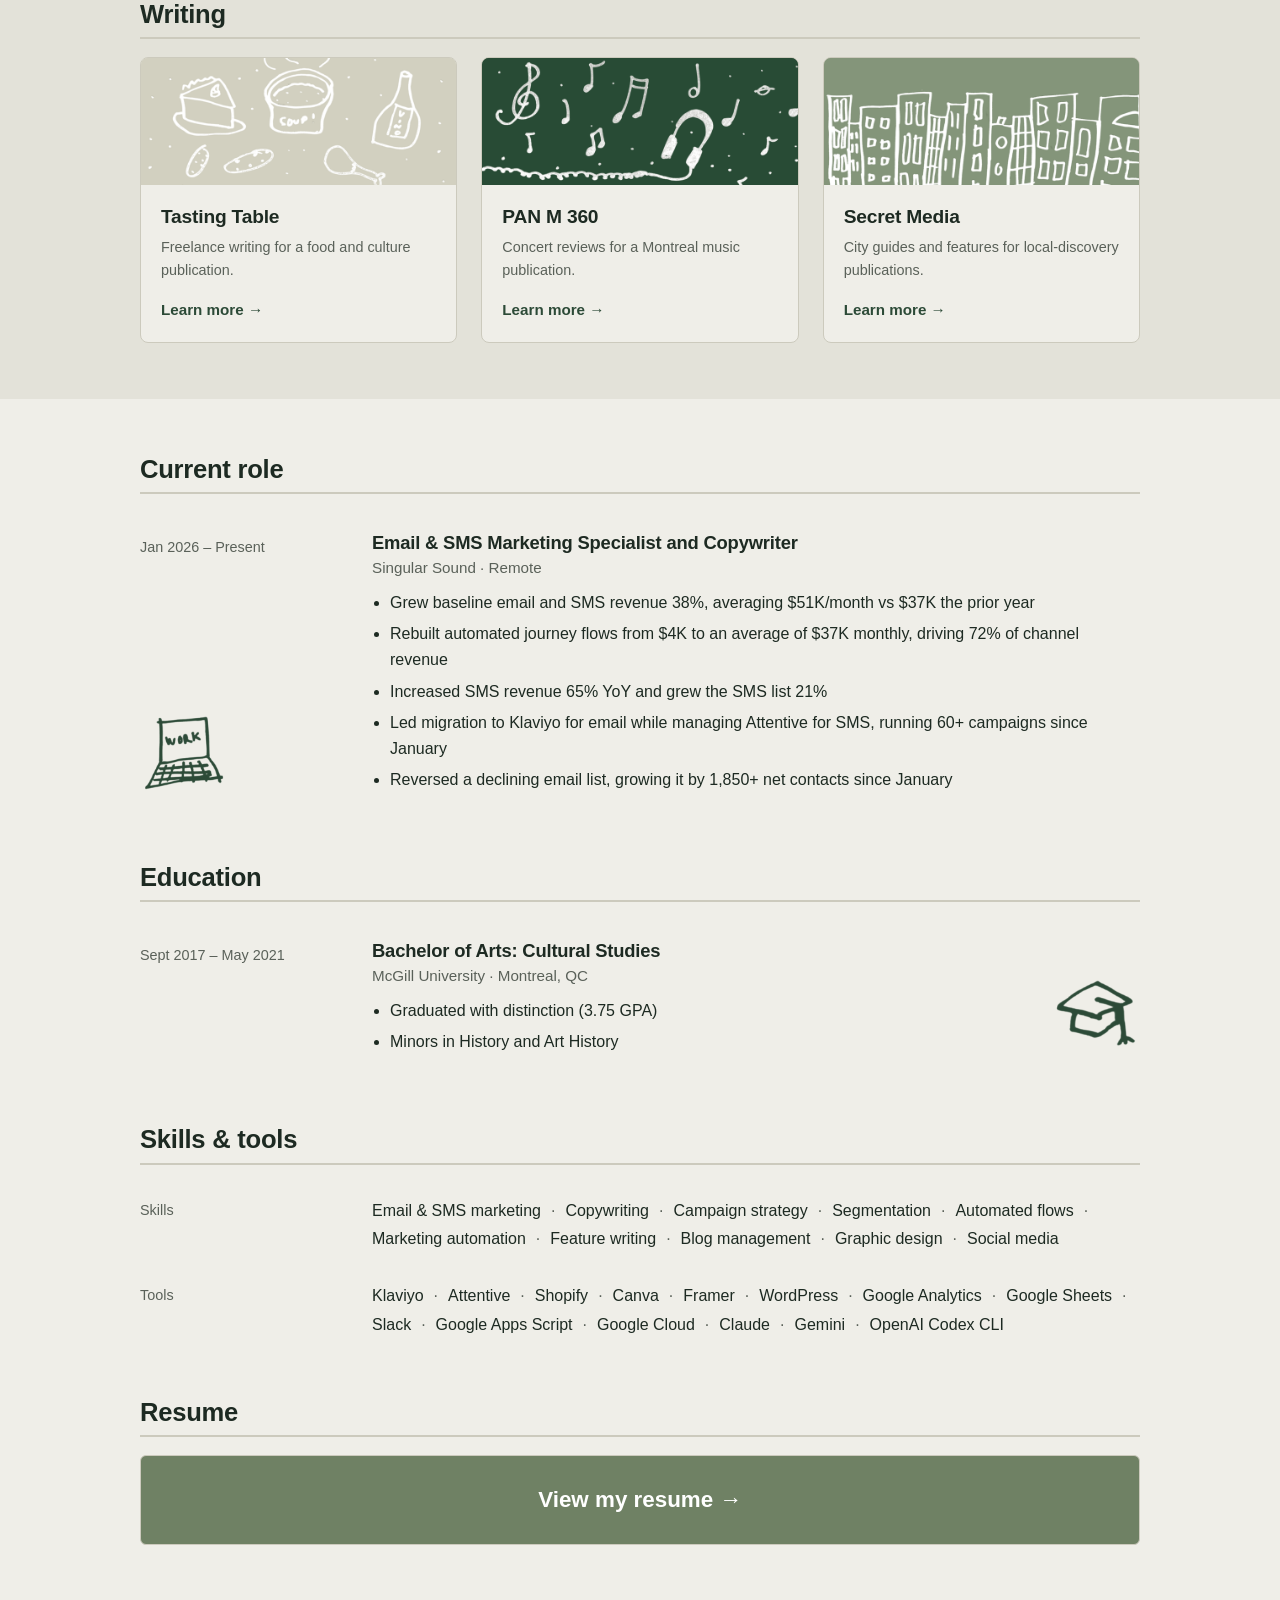
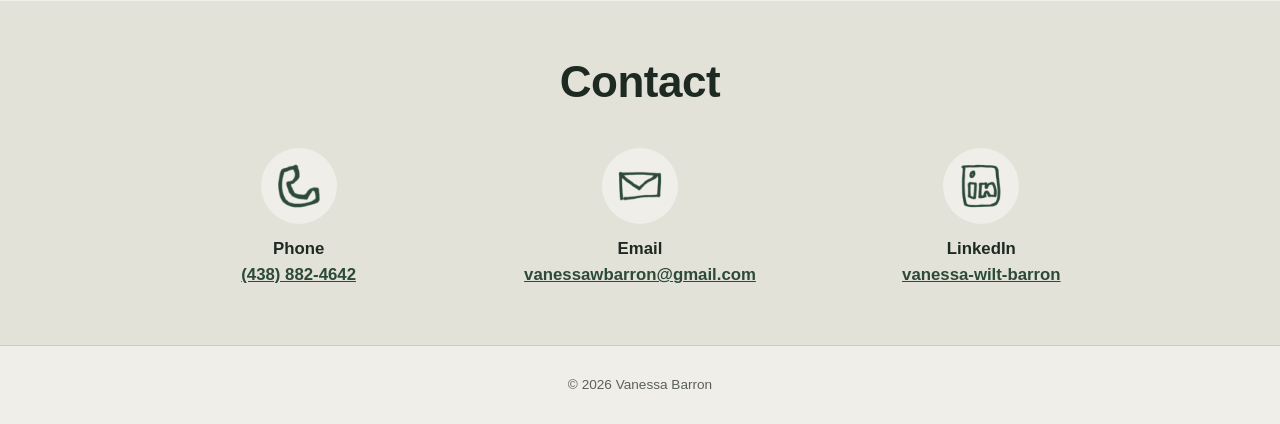
==== commit df596f67: "new colors" ====
--- a/index.html
+++ b/index.html
@@ -161,7 +161,7 @@
       <div class="group">
         <h2 class="group-title">Education</h2>
         <div class="row">
-          <div class="when"><span>Sept 2017 – May 2021</span><span class="ico row-ico ico-education" aria-hidden="true"></span></div>
+          <div class="when"><span>Sept 2017 – May 2021</span></div>
           <div>
             <h3 class="role">Bachelor of Arts: Cultural Studies</h3>
             <p class="org">McGill University · Montreal, QC</p>
@@ -170,6 +170,7 @@
               <li>Minors in History and Art History</li>
             </ul>
           </div>
+          <span class="ico row-ico row-ico-right ico-education" aria-hidden="true"></span>
         </div>
       </div>
       <div class="group">
--- a/css/styles.css
+++ b/css/styles.css
@@ -13,6 +13,8 @@
   --line: #cccabd;     /* borders and dividers */
   --accent: #2c4a37;   /* dark green accent */
   --photo: #c8c6b8;    /* color behind photos while they load */
+  --cta: #6f8164;      /* sage green behind the Resume button */
+  --cta-ink: #ffffff;  /* Resume button text */
 }
 @media (prefers-color-scheme: dark) {
   :root {
@@ -23,6 +25,8 @@
     --line: #3a443a;
     --accent: #9cc4a4;
     --photo: #3a463b;
+    --cta: #263a2b;
+    --cta-ink: #9cc4a4;
   }
 }
 
@@ -100,7 +104,7 @@
 .card .soon { margin-top: auto; padding: 16px 20px 20px; color: var(--muted); font-size: 0.9rem; }
 
 /* Resume section */
-.resume .row { display: grid; grid-template-columns: 200px 1fr; gap: 6px 32px; padding: 20px 0; }
+.resume .row { position: relative; display: grid; grid-template-columns: 200px 1fr; gap: 6px 32px; padding: 20px 0; }
 .resume .when { display: flex; flex-direction: column; justify-content: space-between; align-items: flex-start; padding-top: 4px; color: var(--muted); font-size: 0.9rem; }
 .resume .role { margin: 0; font-size: 1.15rem; }
 .resume .org { margin: 2px 0 10px; color: var(--muted); font-size: 0.95rem; }
@@ -115,7 +119,7 @@
 .resume .chip-label + .chips { padding-top: 10px; }
 .resume .chips { display: flex; flex-wrap: wrap; gap: 10px; padding: 18px 0 0; list-style: none; }
 .resume .chips li { margin: 0; padding: 8px 16px; font-size: 0.95rem; background: var(--band); border: 1px solid var(--line); border-radius: 999px; }
-.resume-cta { display: block; margin-top: 18px; padding: 26px 24px; font-size: 1.4rem; font-weight: 700; text-align: center; text-decoration: none; color: var(--accent); background: var(--band); border: 1px solid var(--line); border-radius: 6px; }
+.resume-cta { display: block; margin-top: 18px; padding: 26px 24px; font-size: 1.4rem; font-weight: 700; text-align: center; text-decoration: none; color: var(--cta-ink); background: var(--cta); border: 1px solid var(--line); border-radius: 6px; }
 .resume-cta:hover { border-color: var(--accent); }
 
 /* Contact */
@@ -128,6 +132,7 @@
 .ico-work { -webkit-mask-image: url("../images/icon-work.png"); mask-image: url("../images/icon-work.png"); }
 .ico-education { -webkit-mask-image: url("../images/icon-education.png"); mask-image: url("../images/icon-education.png"); }
 .contact .ico { width: 48px; height: 48px; }
+.resume .row-ico-right { position: absolute; right: 0; bottom: 22px; }
 .resume .row-ico { width: 88px; height: 88px; margin-bottom: 2px; }
 .contact p { margin: 0; color: var(--muted); font-size: 1.05rem; }
 .contact b { display: block; color: var(--ink); }
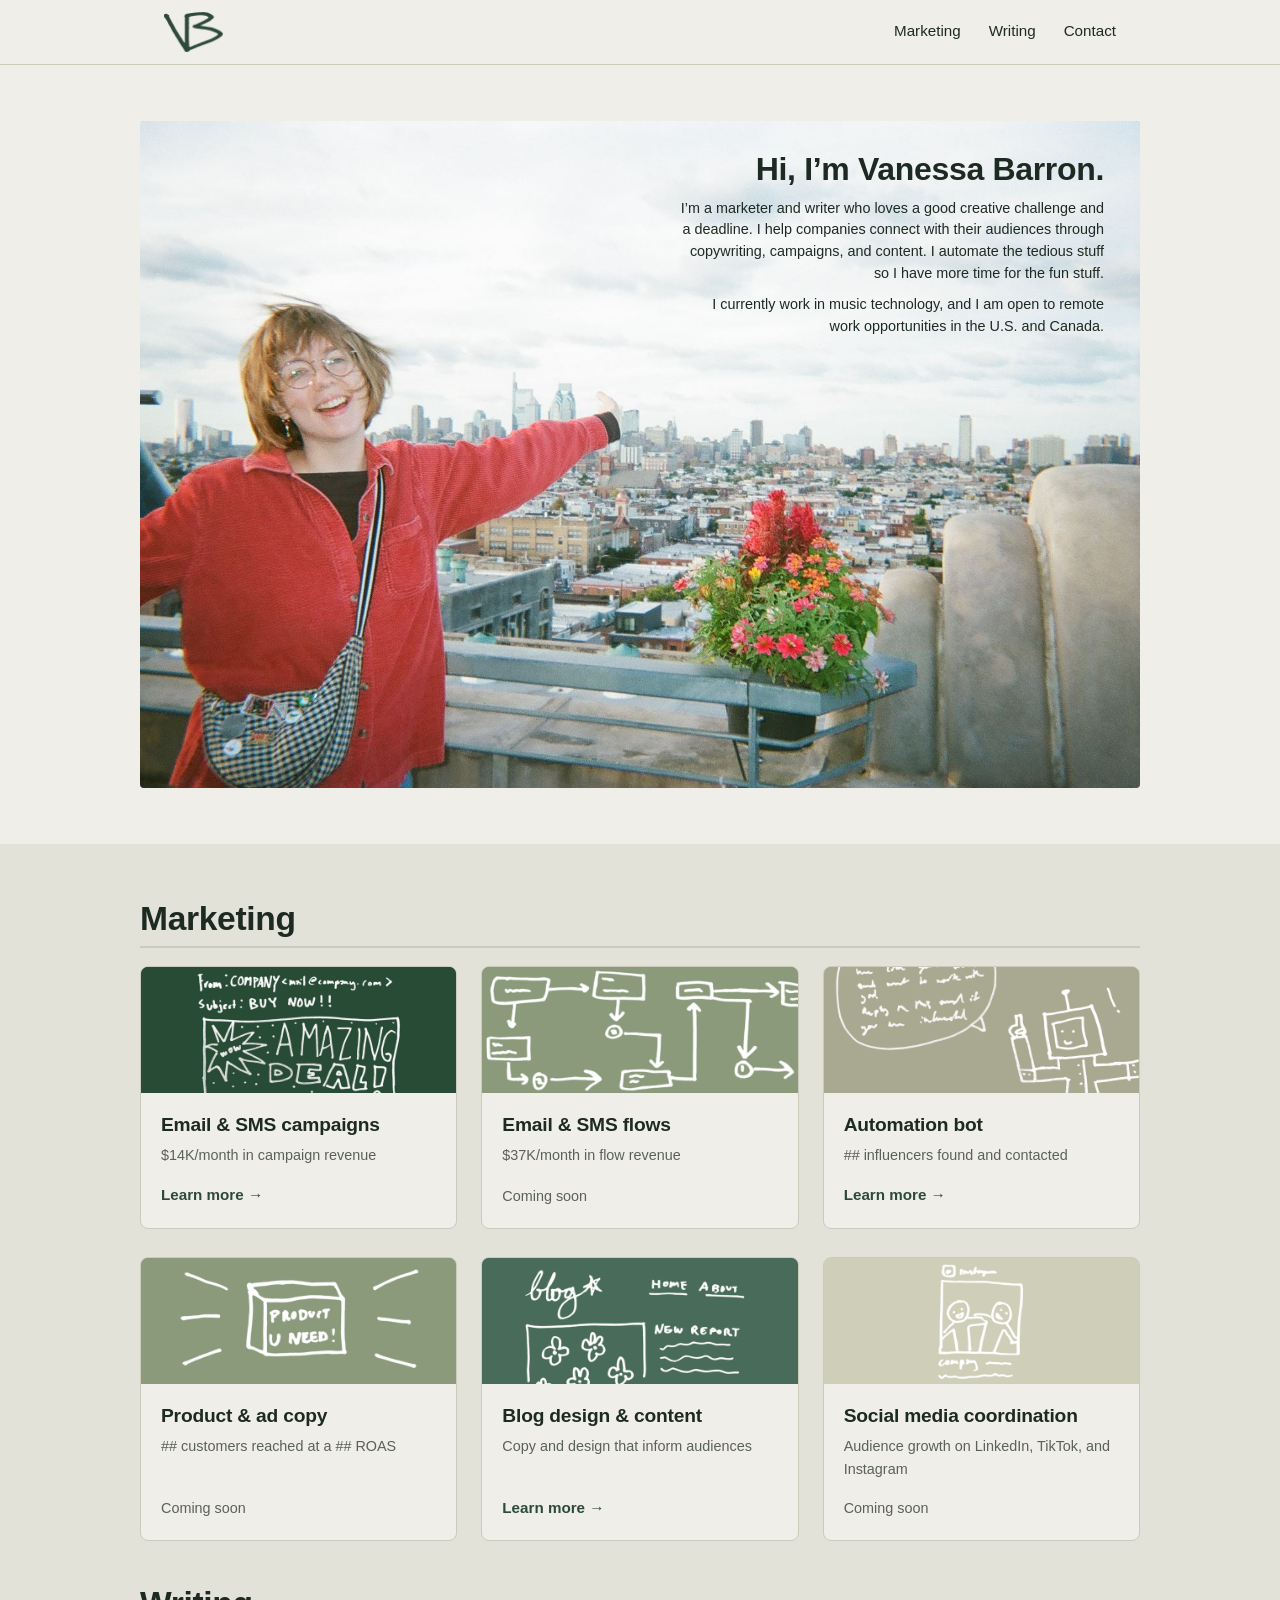
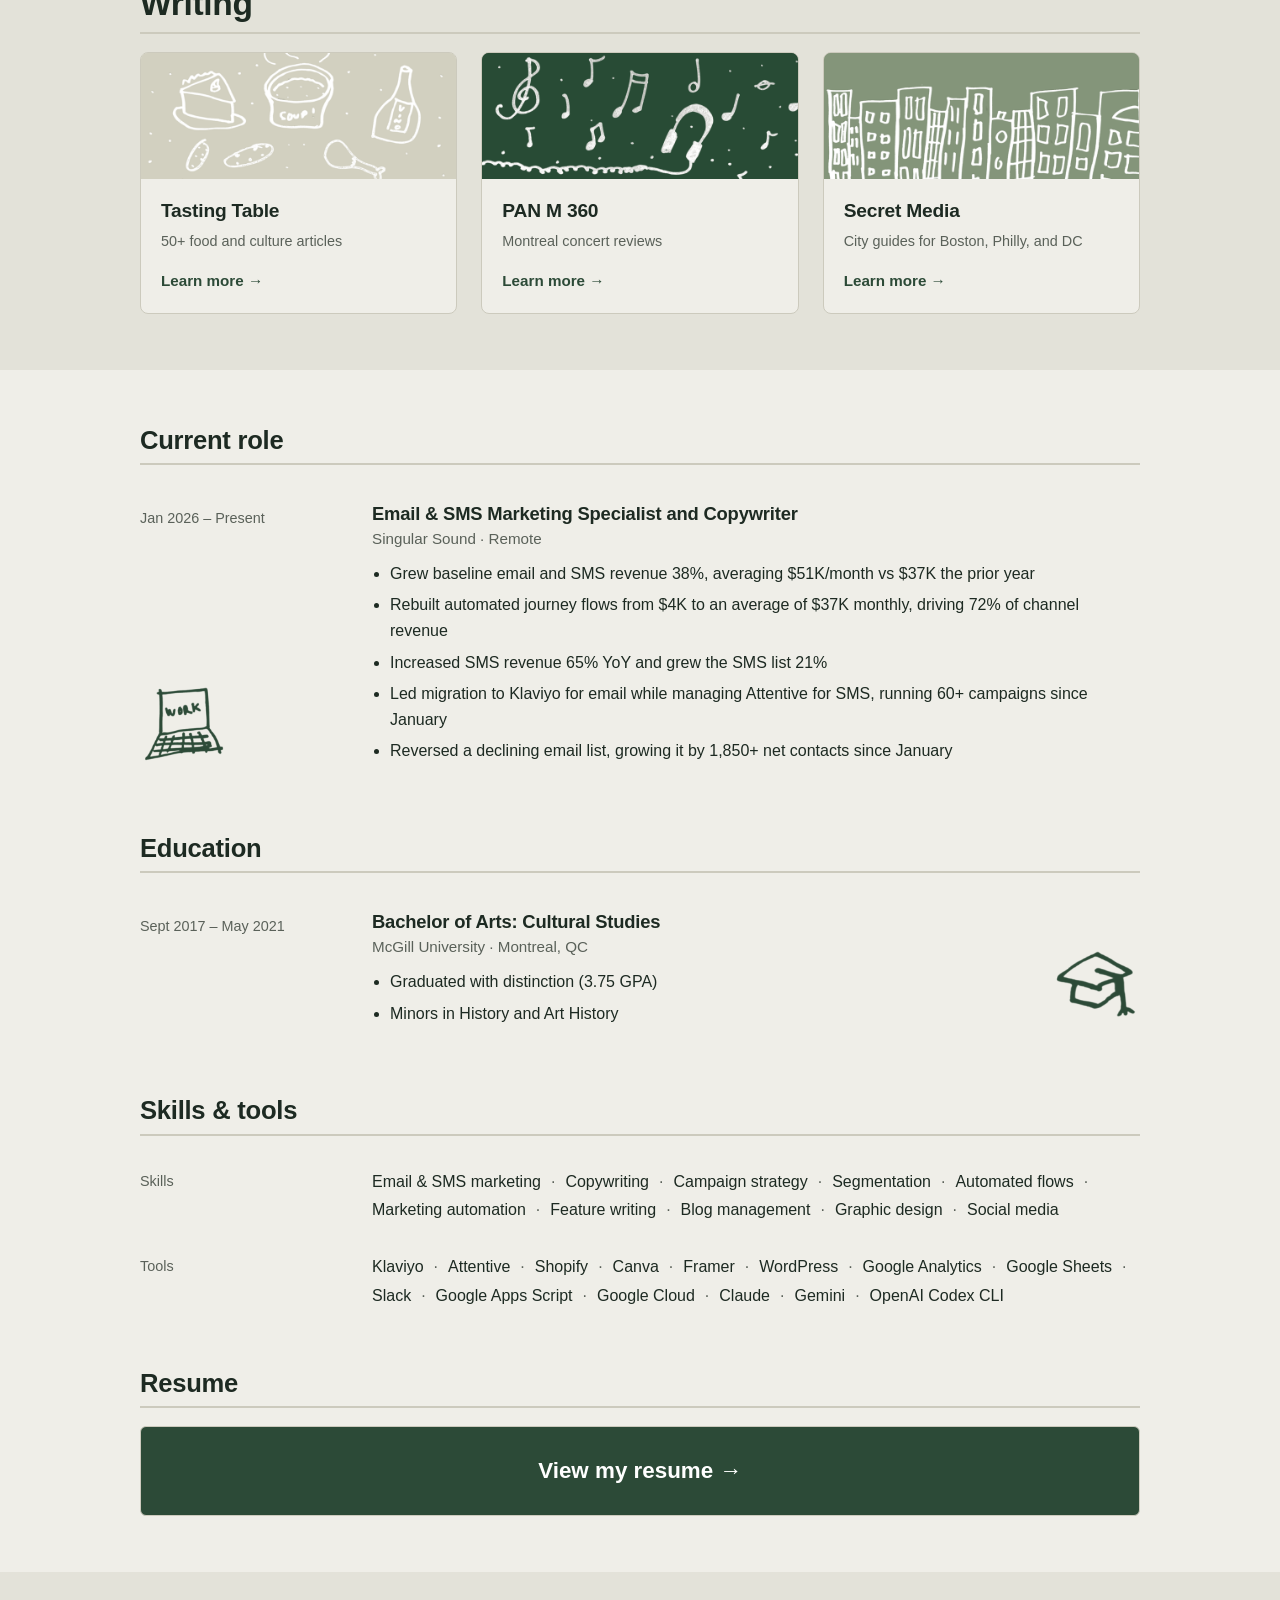
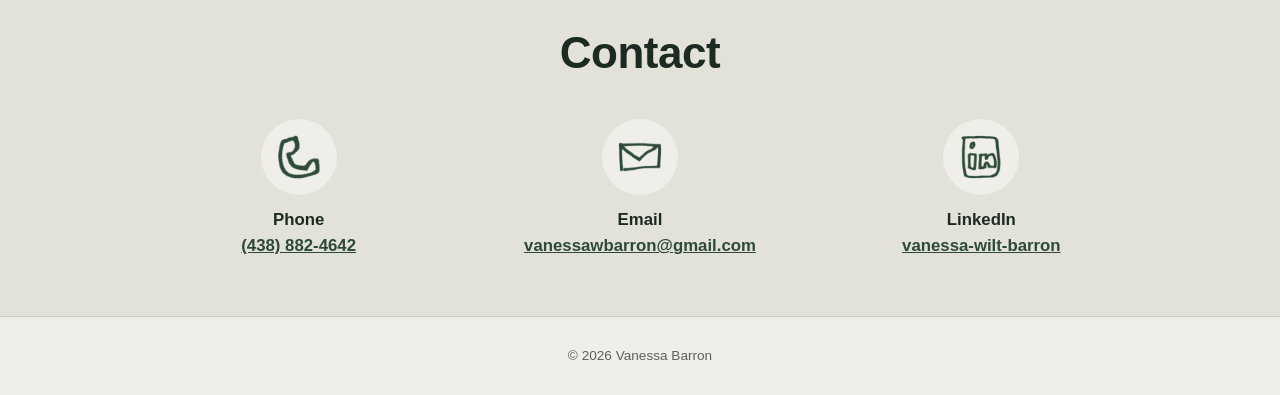
==== commit 1e731ba4: "updated descriptions" ====
--- a/index.html
+++ b/index.html
@@ -57,7 +57,7 @@
       <div class="hero">
         <img src="images/hero.jpg" width="1565" height="1037" alt="Vanessa Barron on a rooftop with the city skyline behind her" fetchpriority="high">
         <div class="hero-text">
-          <h1>Hi, I’m Vanessa Barron</h1>
+          <h1>Hi, I’m Vanessa Barron.</h1>
           <p>I’m a marketer and writer who loves a good creative challenge and a deadline. I help companies connect with their audiences through copywriting, campaigns, and content. I automate the tedious stuff so I have more time for the fun stuff.</p>
           <!-- TODO: once about.html exists, add this to the end of the paragraph below (and delete this comment): <a class="more" href="/about.html">Learn more about me →</a> -->
           <p>I currently work in music technology, and I am open to remote work opportunities in the U.S. and Canada.</p>
@@ -76,38 +76,38 @@
         <article class="card">
           <div class="thumb" style="background:#284b35"><img src="images/card-email-sms-campaigns.png" width="750" height="300" alt="" loading="lazy" decoding="async"></div>
           <h3>Email &amp; SMS campaigns</h3>
-          <p>Campaigns that average $14,338 a month in revenue.</p>
+          <p>$14K/month in campaign revenue</p>
           <a class="more" href="/email-sms-campaigns.html" aria-label="Learn more about Email &amp; SMS campaigns">Learn more →</a>
         </article>
         <article class="card">
           <div class="thumb" style="background:#8a9a7b"><img src="images/card-email-sms-flows.png" width="750" height="300" alt="" loading="lazy" decoding="async"></div>
           <h3>Email &amp; SMS flows</h3>
-          <p>Rebuilt automated journey flows from $4K to an average of $37K monthly.</p>
+          <p>$37K/month in flow revenue</p>
           <span class="soon">Coming soon</span>
         </article>
         <article class="card">
           <div class="thumb" style="background:#a9a890"><img src="images/card-automation-bot.png" width="750" height="300" alt="" loading="lazy" decoding="async"></div>
           <h3>Automation bot</h3>
-          <p>An automated system that finds creators and runs partnership outreach.</p>
+          <p>## influencers found and contacted</p>
           <a class="more" href="/automation-bot.html" aria-label="Learn more about Automation bot">Learn more →</a>
         </article>
         <article class="card">
           <div class="thumb" style="background:#8a9a7b"><img src="images/card-product-copy.png" width="750" height="300" alt="" loading="lazy" decoding="async"></div>
           <h3>Product &amp; ad copy</h3>
-          <p>[Add a short line.]</p>
+          <p>## customers reached at a ## ROAS</p>
           <span class="soon">Coming soon</span>
         </article>
         <article class="card">
           <div class="thumb" style="background:#496c5a"><img src="images/card-gear-tribune-blog.png" width="750" height="300" alt="" loading="lazy" decoding="async"></div>
           <h3>Blog design &amp; content</h3>
-          <p>Blog design, build, and content for Singular Sound.</p>
+          <p>Copy and design that inform audiences</p>
           <a class="more" href="/blog.html" aria-label="Learn more about Blog design and content">Learn more →</a>
         </article>
         <!-- TODO: Social media coordination = Social Media Coordinator, Talent.com (Montreal, QC), Jul 2022 – Sep 2023. Old resume bullets: LinkedIn content drove a 40% follower increase; content calendar led to 15% engagement growth across platforms; launched company TikTok and Instagram pages. Still needed: proof (screenshots), tools, then build /social-media-coordination.html and add a Learn more link. -->
         <article class="card">
           <div class="thumb" style="background:#cfcdb8"><img src="images/card-social-media-coordination.png" width="750" height="300" alt="" loading="lazy" decoding="async"></div>
           <h3>Social media coordination</h3>
-          <p>Launched TikTok and Instagram pages and grew LinkedIn followers 40%.</p>
+          <p>Audience growth on LinkedIn, TikTok, and Instagram</p>
           <span class="soon">Coming soon</span>
         </article>
         </div>
@@ -118,19 +118,19 @@
         <article class="card">
           <div class="thumb" style="background:#d2d0c0"><img src="images/card-tasting-table.png" width="750" height="300" alt="" loading="lazy" decoding="async"></div>
           <h3>Tasting Table</h3>
-          <p>Freelance writing for a food and culture publication.</p>
+          <p>50+ food and culture articles</p>
           <a class="more" href="/tasting-table.html" aria-label="Learn more about Tasting Table">Learn more →</a>
         </article>
         <article class="card">
           <div class="thumb" style="background:#284b35"><img src="images/card-pan-m-360.png" width="750" height="300" alt="" loading="lazy" decoding="async"></div>
           <h3>PAN M 360</h3>
-          <p>Concert reviews for a Montreal music publication.</p>
+          <p>Montreal concert reviews</p>
           <a class="more" href="/pan-m-360.html" aria-label="Learn more about PAN M 360">Learn more →</a>
         </article>
         <article class="card">
           <div class="thumb" style="background:#84957a"><img src="images/card-secret-media.png" width="750" height="300" alt="" loading="lazy" decoding="async"></div>
           <h3>Secret Media</h3>
-          <p>City guides and features for local-discovery publications.</p>
+          <p>City guides for Boston, Philly, and DC</p>
           <a class="more" href="/secret-media.html" aria-label="Learn more about Secret Media">Learn more →</a>
         </article>
         </div>
--- a/css/styles.css
+++ b/css/styles.css
@@ -13,7 +13,7 @@
   --line: #cccabd;     /* borders and dividers */
   --accent: #2c4a37;   /* dark green accent */
   --photo: #c8c6b8;    /* color behind photos while they load */
-  --cta: #6f8164;      /* sage green behind the Resume button */
+  --cta: #2c4a37;      /* dark green behind the Resume button (same as --accent) */
   --cta-ink: #ffffff;  /* Resume button text */
 }
 @media (prefers-color-scheme: dark) {
@@ -86,6 +86,7 @@
 .group { margin-bottom: 44px; }
 .group:last-child { margin-bottom: 0; }
 .group-title { margin-bottom: 18px; padding-bottom: 8px; font-size: 1.6rem; border-bottom: 2px solid var(--line); }
+#marketing .group-title, #writing .group-title { font-size: 2.1rem; }
 .grid { display: grid; grid-template-columns: repeat(3, 1fr); gap: 28px 24px; }
 
 .card {
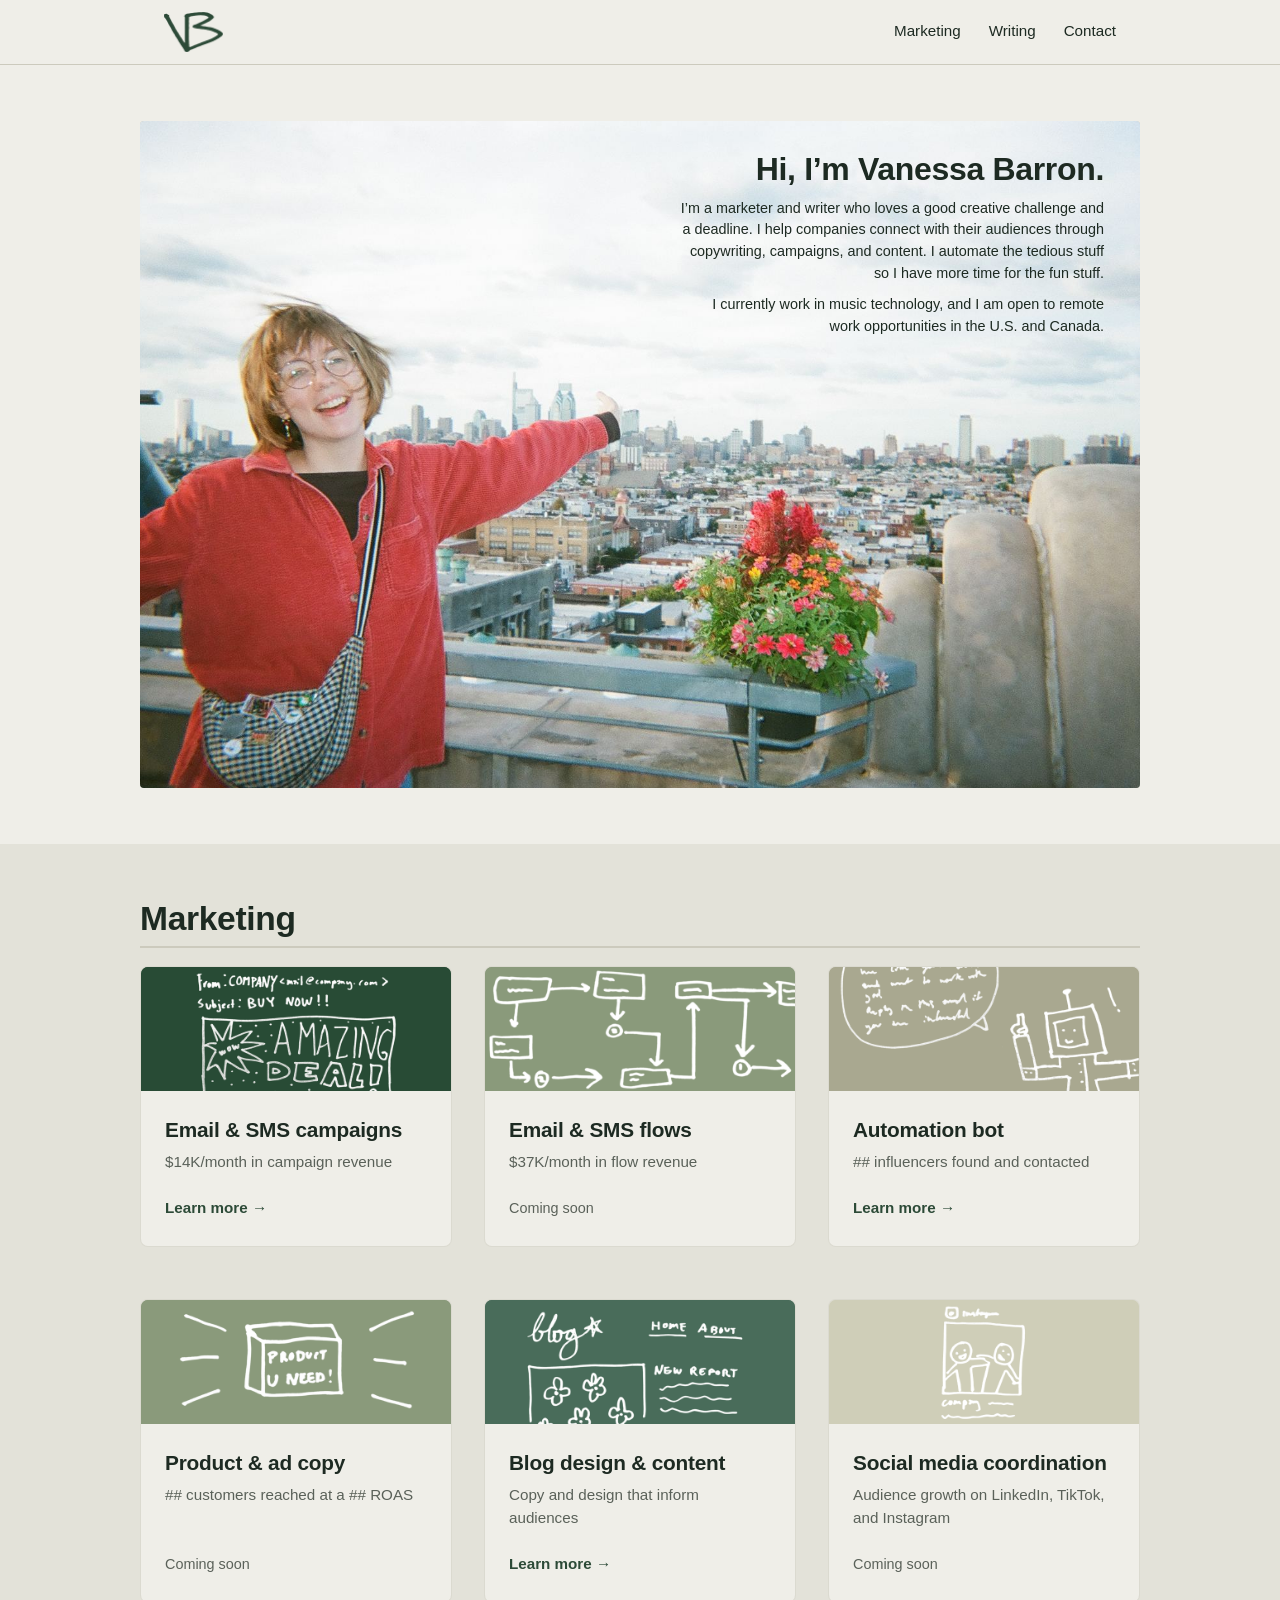
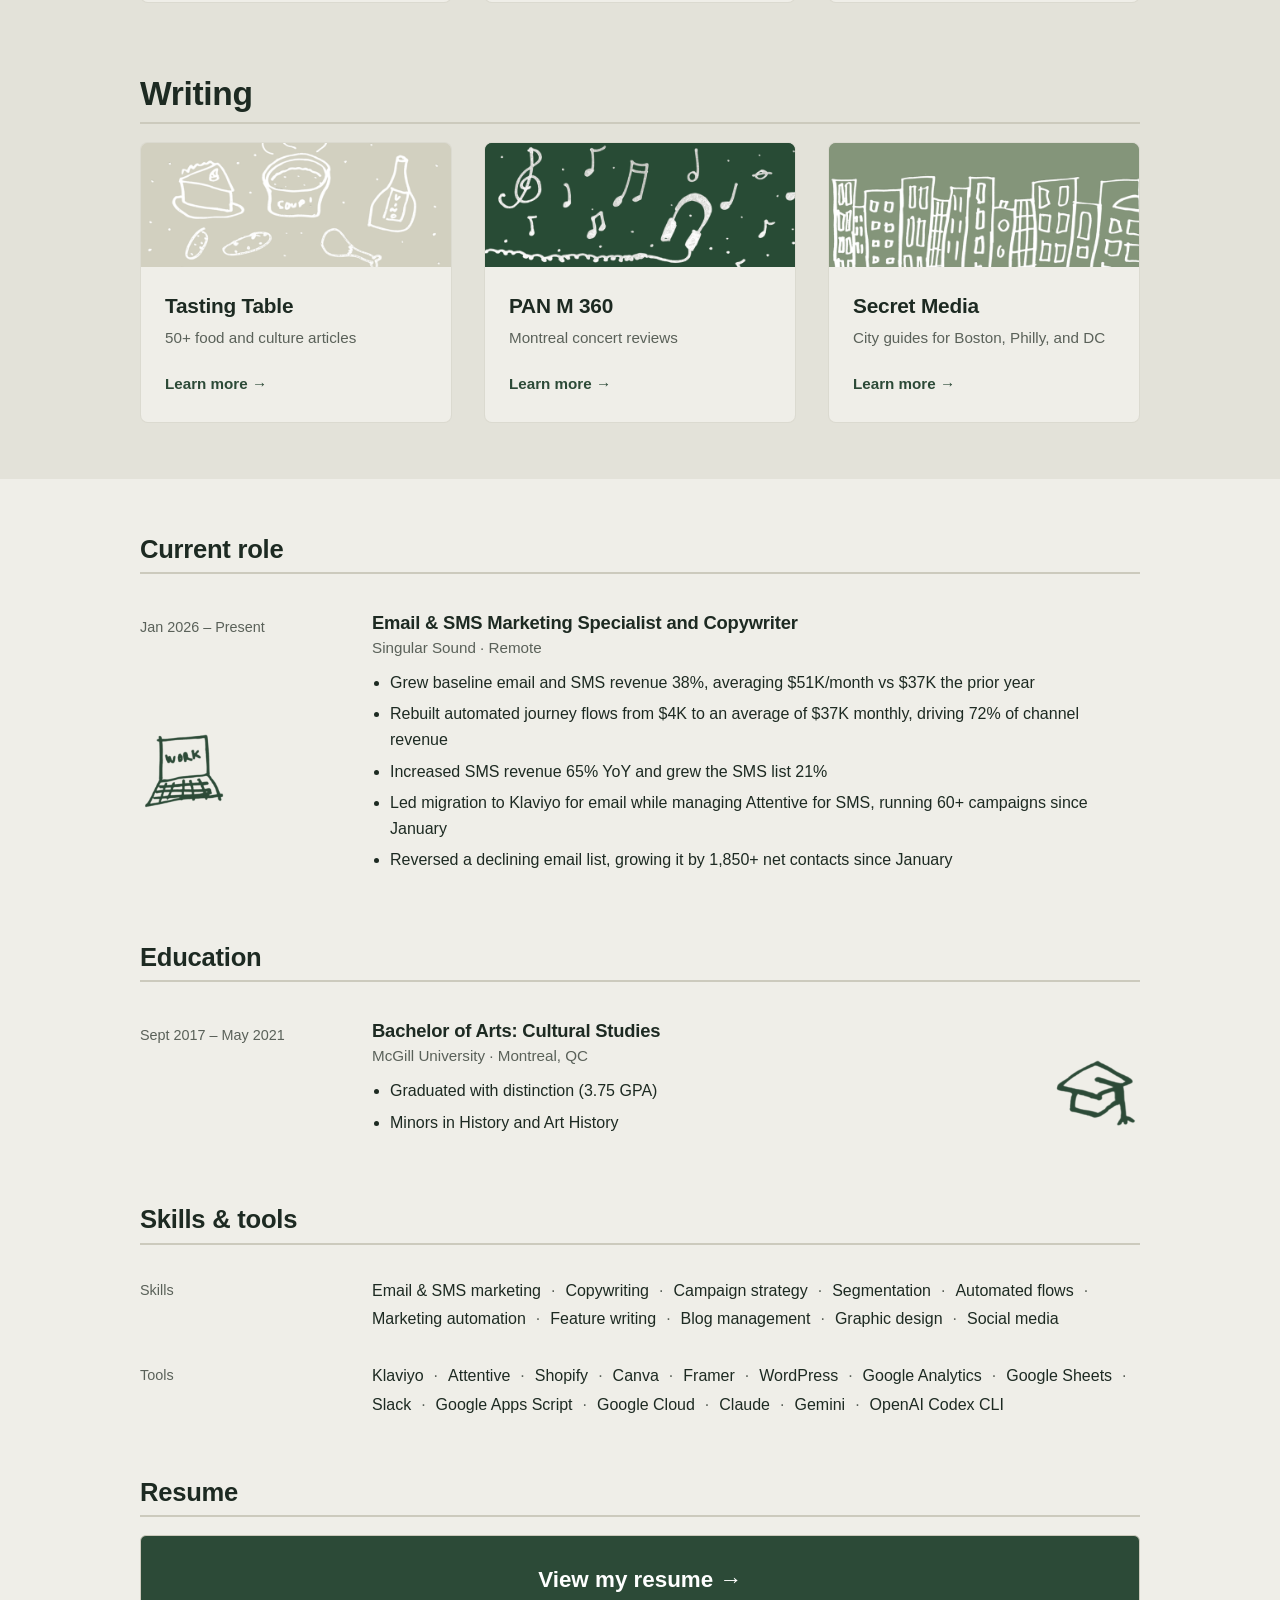
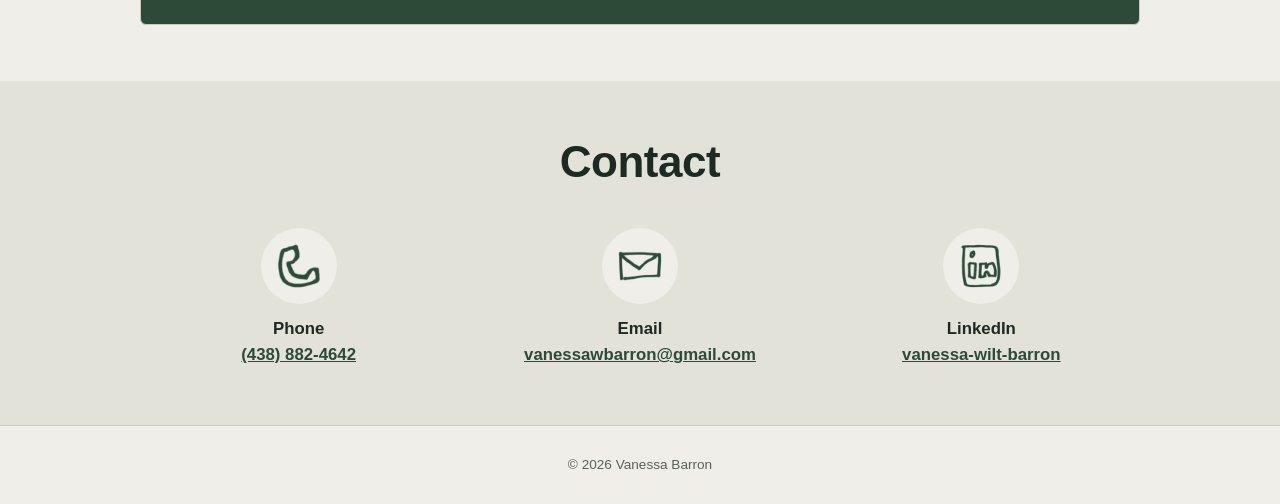
==== commit 0104f706: "more space" ====
--- a/index.html
+++ b/index.html
@@ -144,14 +144,14 @@
       <div class="group">
         <h2 class="group-title">Current role</h2>
         <div class="row">
-          <div class="when"><span>Jan 2026 – Present</span><span class="ico row-ico ico-work" aria-hidden="true"></span></div>
+          <div class="when"><span>Jan 2026 – Present</span></div>
           <div>
             <h3 class="role">Email &amp; SMS Marketing Specialist and Copywriter</h3>
             <p class="org">Singular Sound · Remote</p>
             <ul>
               <li>Grew baseline email and SMS revenue 38%, averaging $51K/month vs $37K the prior year</li>
               <li>Rebuilt automated journey flows from $4K to an average of $37K monthly, driving 72% of channel revenue</li>
-              <li>Increased SMS revenue 65% YoY and grew the SMS list 21%</li>
+              <li>Increased SMS revenue 65% YoY and grew the SMS list 21%<span class="ico row-ico row-ico-left ico-work" aria-hidden="true"></span></li>
               <li>Led migration to Klaviyo for email while managing Attentive for SMS, running 60+ campaigns since January</li>
               <li>Reversed a declining email list, growing it by 1,850+ net contacts since January</li>
             </ul>
--- a/css/styles.css
+++ b/css/styles.css
@@ -84,25 +84,26 @@
 
 /* Project groups and cards */
 .group { margin-bottom: 44px; }
+#marketing { margin-bottom: 72px; }
 .group:last-child { margin-bottom: 0; }
 .group-title { margin-bottom: 18px; padding-bottom: 8px; font-size: 1.6rem; border-bottom: 2px solid var(--line); }
 #marketing .group-title, #writing .group-title { font-size: 2.1rem; }
-.grid { display: grid; grid-template-columns: repeat(3, 1fr); gap: 28px 24px; }
+.grid { display: grid; grid-template-columns: repeat(3, 1fr); gap: 52px 32px; }
 
 .card {
   position: relative; display: flex; flex-direction: column; overflow: hidden;
-  background: var(--bg); border: 1px solid var(--line); border-radius: 8px;
+  background: var(--bg); border: 1px solid color-mix(in srgb, var(--line) 55%, transparent); border-radius: 8px;
   transition: box-shadow 0.2s, transform 0.2s;
 }
 .card:hover { box-shadow: 0 10px 28px rgba(29, 42, 34, 0.14); transform: translateY(-3px); }
 .card .thumb { position: relative; overflow: hidden; aspect-ratio: 5 / 2; }
 .card .thumb img { position: absolute; inset: 0; width: 100%; height: 100%; object-fit: cover; display: block; }
-.card h3 { margin: 0 0 6px; padding: 20px 20px 0; font-size: 1.2rem; line-height: 1.3; }
-.card p { margin: 0; padding: 0 20px; color: var(--muted); font-size: 0.9rem; }
-.card .more { margin-top: auto; padding: 16px 20px 20px; font-size: 0.95rem; font-weight: 700; text-decoration: none; }
+.card h3 { margin: 0 0 8px; padding: 26px 24px 0; font-size: 1.3rem; line-height: 1.25; }
+.card p { margin: 0; padding: 0 24px; color: var(--muted); font-size: 0.95rem; line-height: 1.5; }
+.card .more { margin-top: auto; padding: 22px 24px 26px; font-size: 0.95rem; font-weight: 700; text-decoration: none; }
 .card .more::after { content: ""; position: absolute; inset: 0; }  /* makes the whole card clickable */
 .card .more:focus-visible { outline-offset: -3px; }
-.card .soon { margin-top: auto; padding: 16px 20px 20px; color: var(--muted); font-size: 0.9rem; }
+.card .soon { margin-top: auto; padding: 22px 24px 26px; color: var(--muted); font-size: 0.9rem; }
 
 /* Resume section */
 .resume .row { position: relative; display: grid; grid-template-columns: 200px 1fr; gap: 6px 32px; padding: 20px 0; }
@@ -135,6 +136,8 @@
 .contact .ico { width: 48px; height: 48px; }
 .resume .row-ico-right { position: absolute; right: 0; bottom: 22px; }
 .resume .row-ico { width: 88px; height: 88px; margin-bottom: 2px; }
+.resume li { position: relative; }
+.resume .row-ico-left { position: absolute; left: -250px; top: 50%; transform: translateY(-50%); margin: 0; }
 .contact p { margin: 0; color: var(--muted); font-size: 1.05rem; }
 .contact b { display: block; color: var(--ink); }
 .contact a { font-weight: 700; }
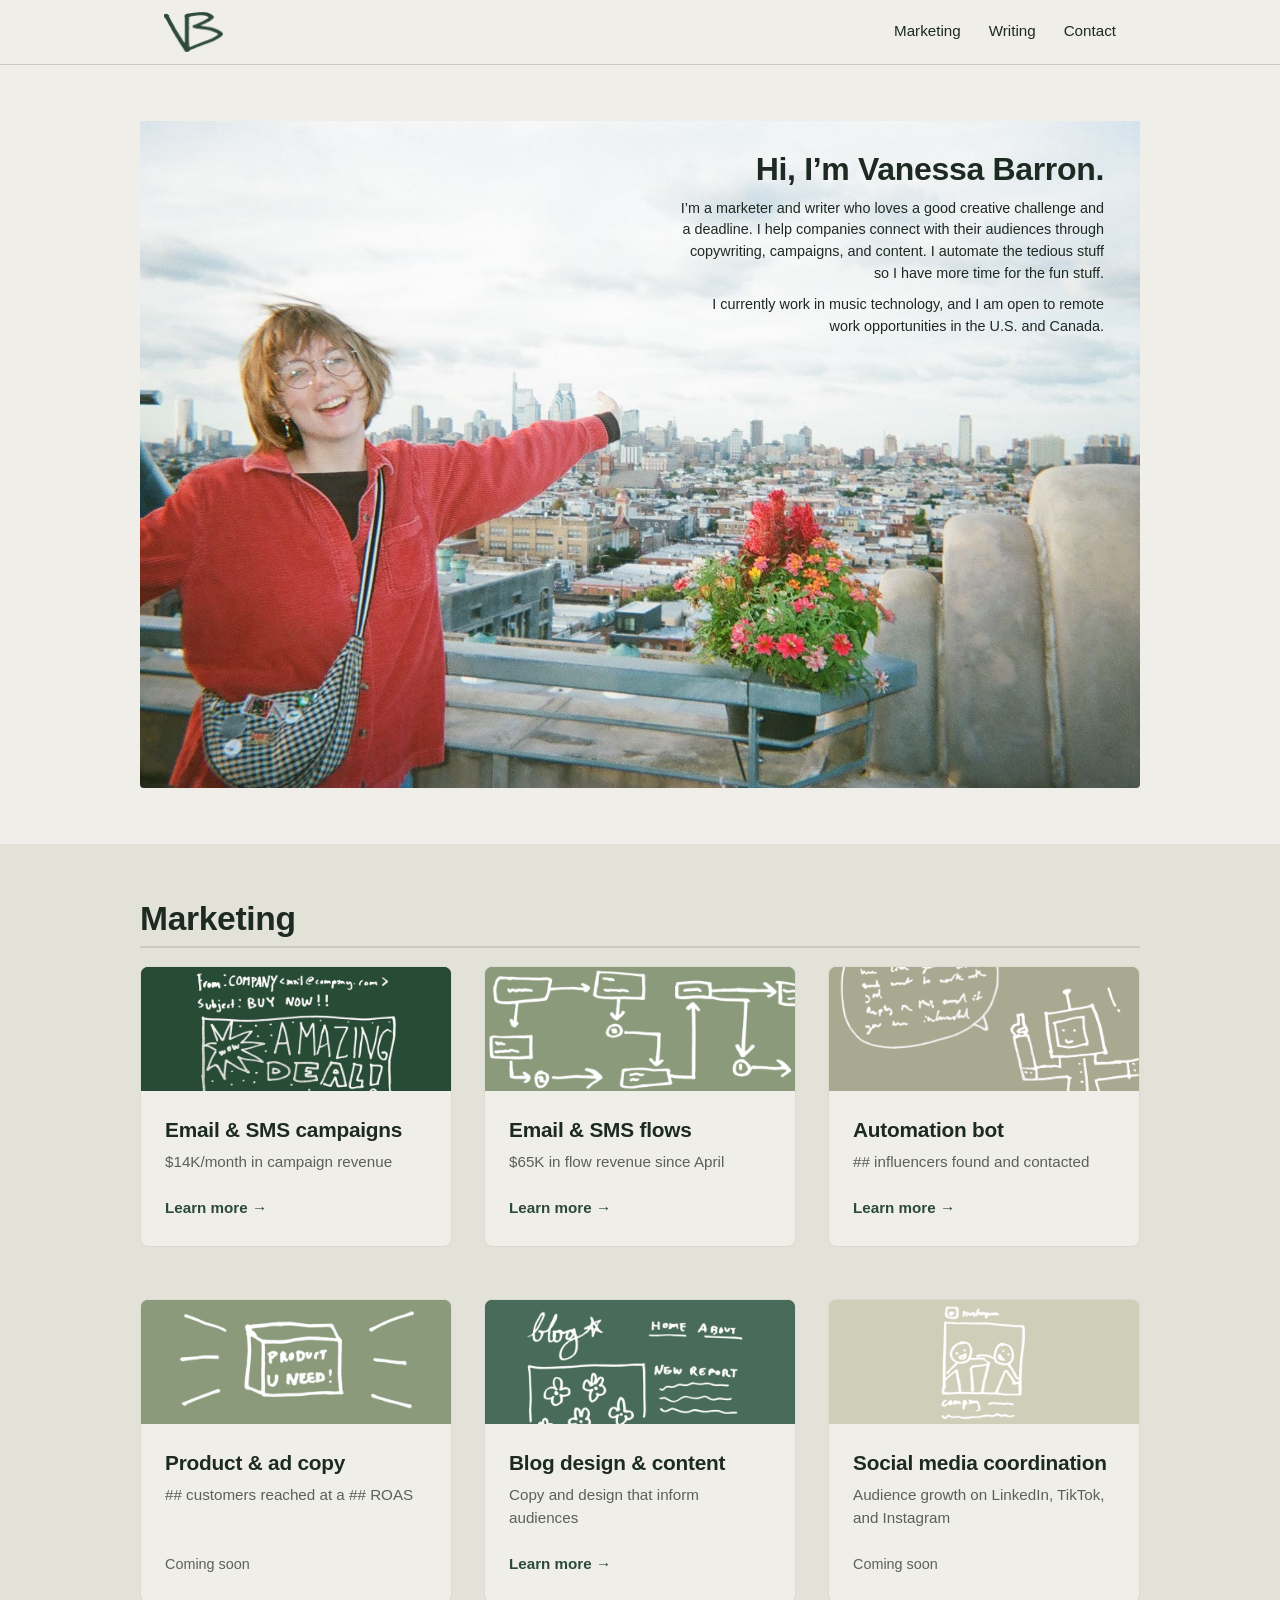
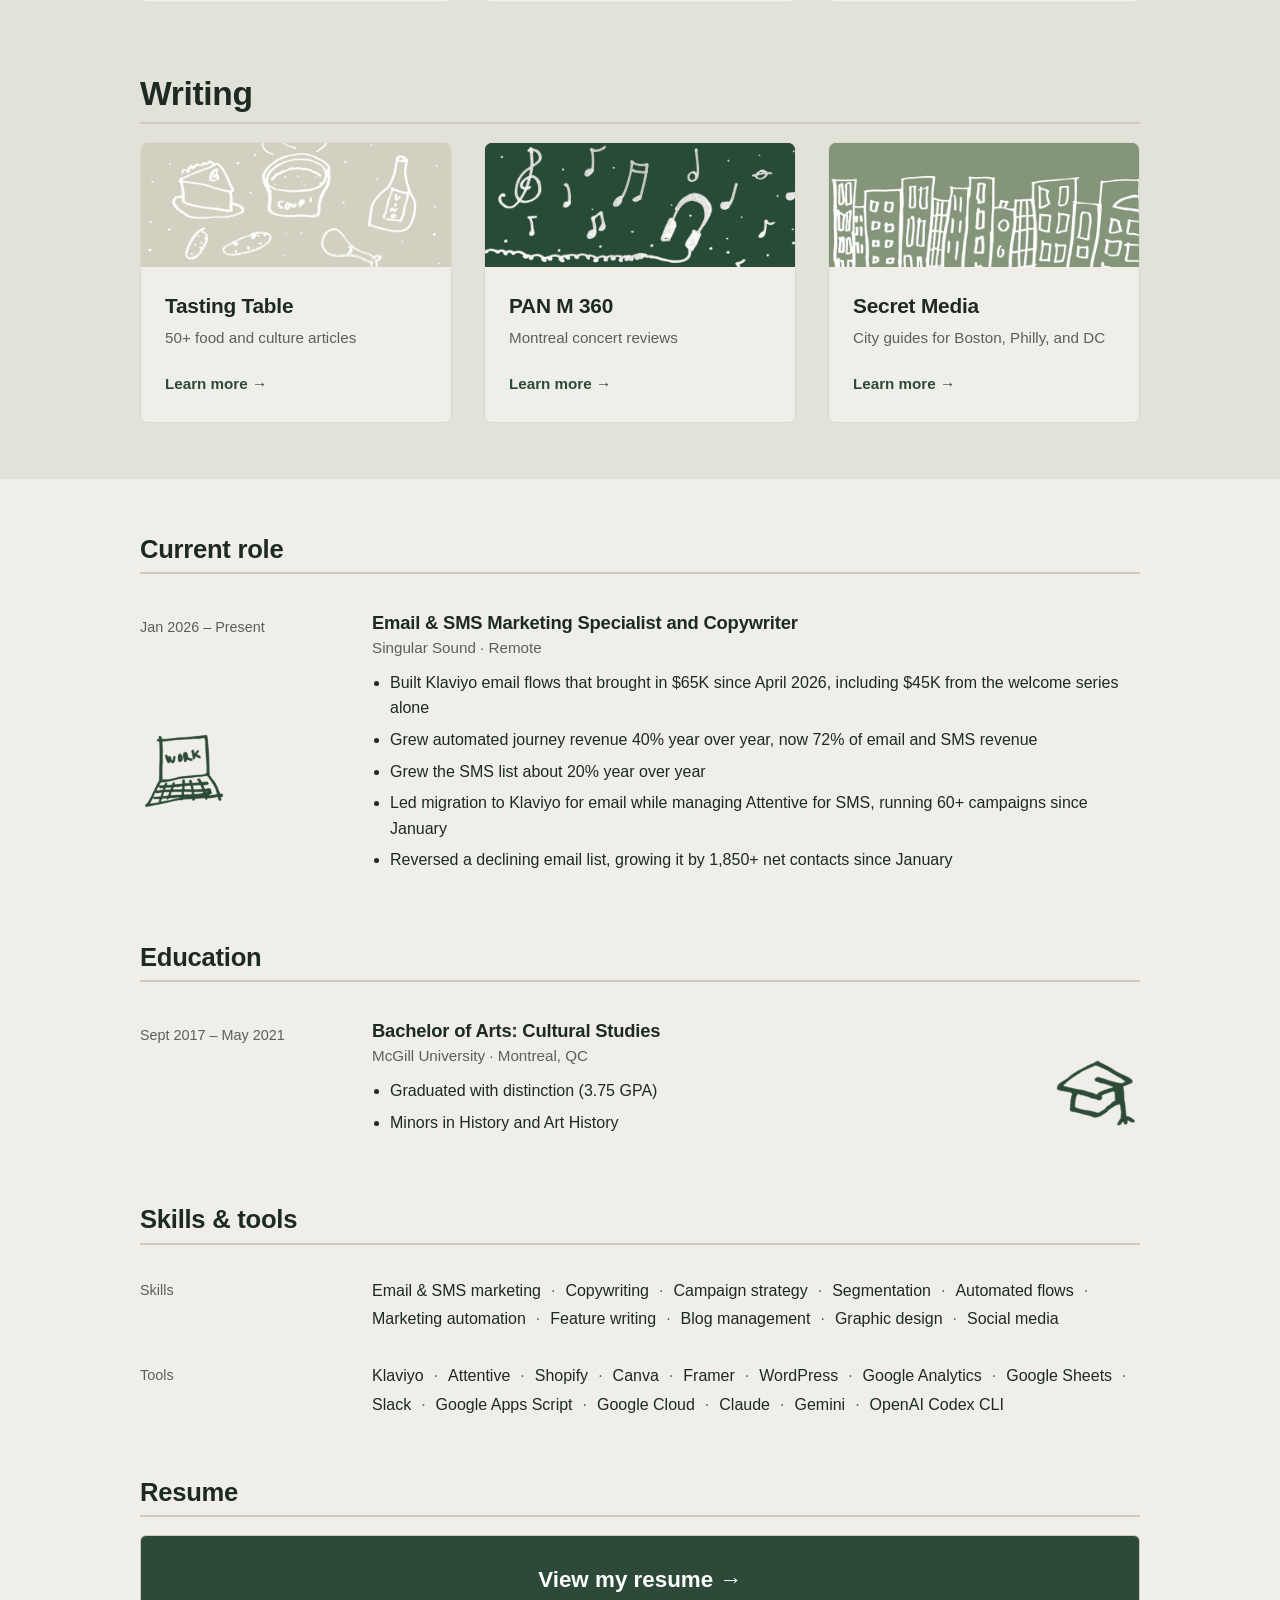
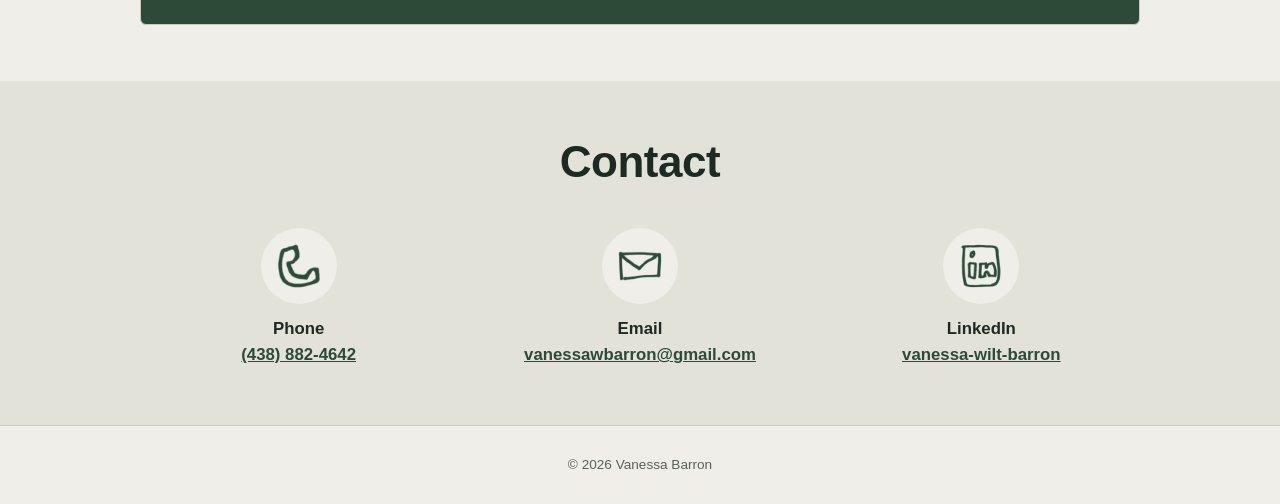
==== commit fda68cc4: "idek" ====
--- a/index.html
+++ b/index.html
@@ -82,8 +82,8 @@
         <article class="card">
           <div class="thumb" style="background:#8a9a7b"><img src="images/card-email-sms-flows.png" width="750" height="300" alt="" loading="lazy" decoding="async"></div>
           <h3>Email &amp; SMS flows</h3>
-          <p>$37K/month in flow revenue</p>
-          <span class="soon">Coming soon</span>
+          <p>$65K in flow revenue since April</p>
+          <a class="more" href="/email-sms-flows.html" aria-label="Learn more about Email &amp; SMS flows">Learn more →</a>
         </article>
         <article class="card">
           <div class="thumb" style="background:#a9a890"><img src="images/card-automation-bot.png" width="750" height="300" alt="" loading="lazy" decoding="async"></div>
@@ -149,9 +149,9 @@
             <h3 class="role">Email &amp; SMS Marketing Specialist and Copywriter</h3>
             <p class="org">Singular Sound · Remote</p>
             <ul>
-              <li>Grew baseline email and SMS revenue 38%, averaging $51K/month vs $37K the prior year</li>
-              <li>Rebuilt automated journey flows from $4K to an average of $37K monthly, driving 72% of channel revenue</li>
-              <li>Increased SMS revenue 65% YoY and grew the SMS list 21%<span class="ico row-ico row-ico-left ico-work" aria-hidden="true"></span></li>
+              <li>Built Klaviyo email flows that brought in $65K since April 2026, including $45K from the welcome series alone</li>
+              <li>Grew automated journey revenue 40% year over year, now 72% of email and SMS revenue</li>
+              <li>Grew the SMS list about 20% year over year<span class="ico row-ico row-ico-left ico-work" aria-hidden="true"></span></li>
               <li>Led migration to Klaviyo for email while managing Attentive for SMS, running 60+ campaigns since January</li>
               <li>Reversed a declining email list, growing it by 1,850+ net contacts since January</li>
             </ul>
--- a/css/styles.css
+++ b/css/styles.css
@@ -208,3 +208,5 @@
   .facts { grid-template-columns: 1fr; }
   .entry h2 { font-size: 1.6rem; }
 }
+.shot.map { max-width: 620px; margin: 28px auto 0; }
+.shot.map + p { margin-top: 24px; }
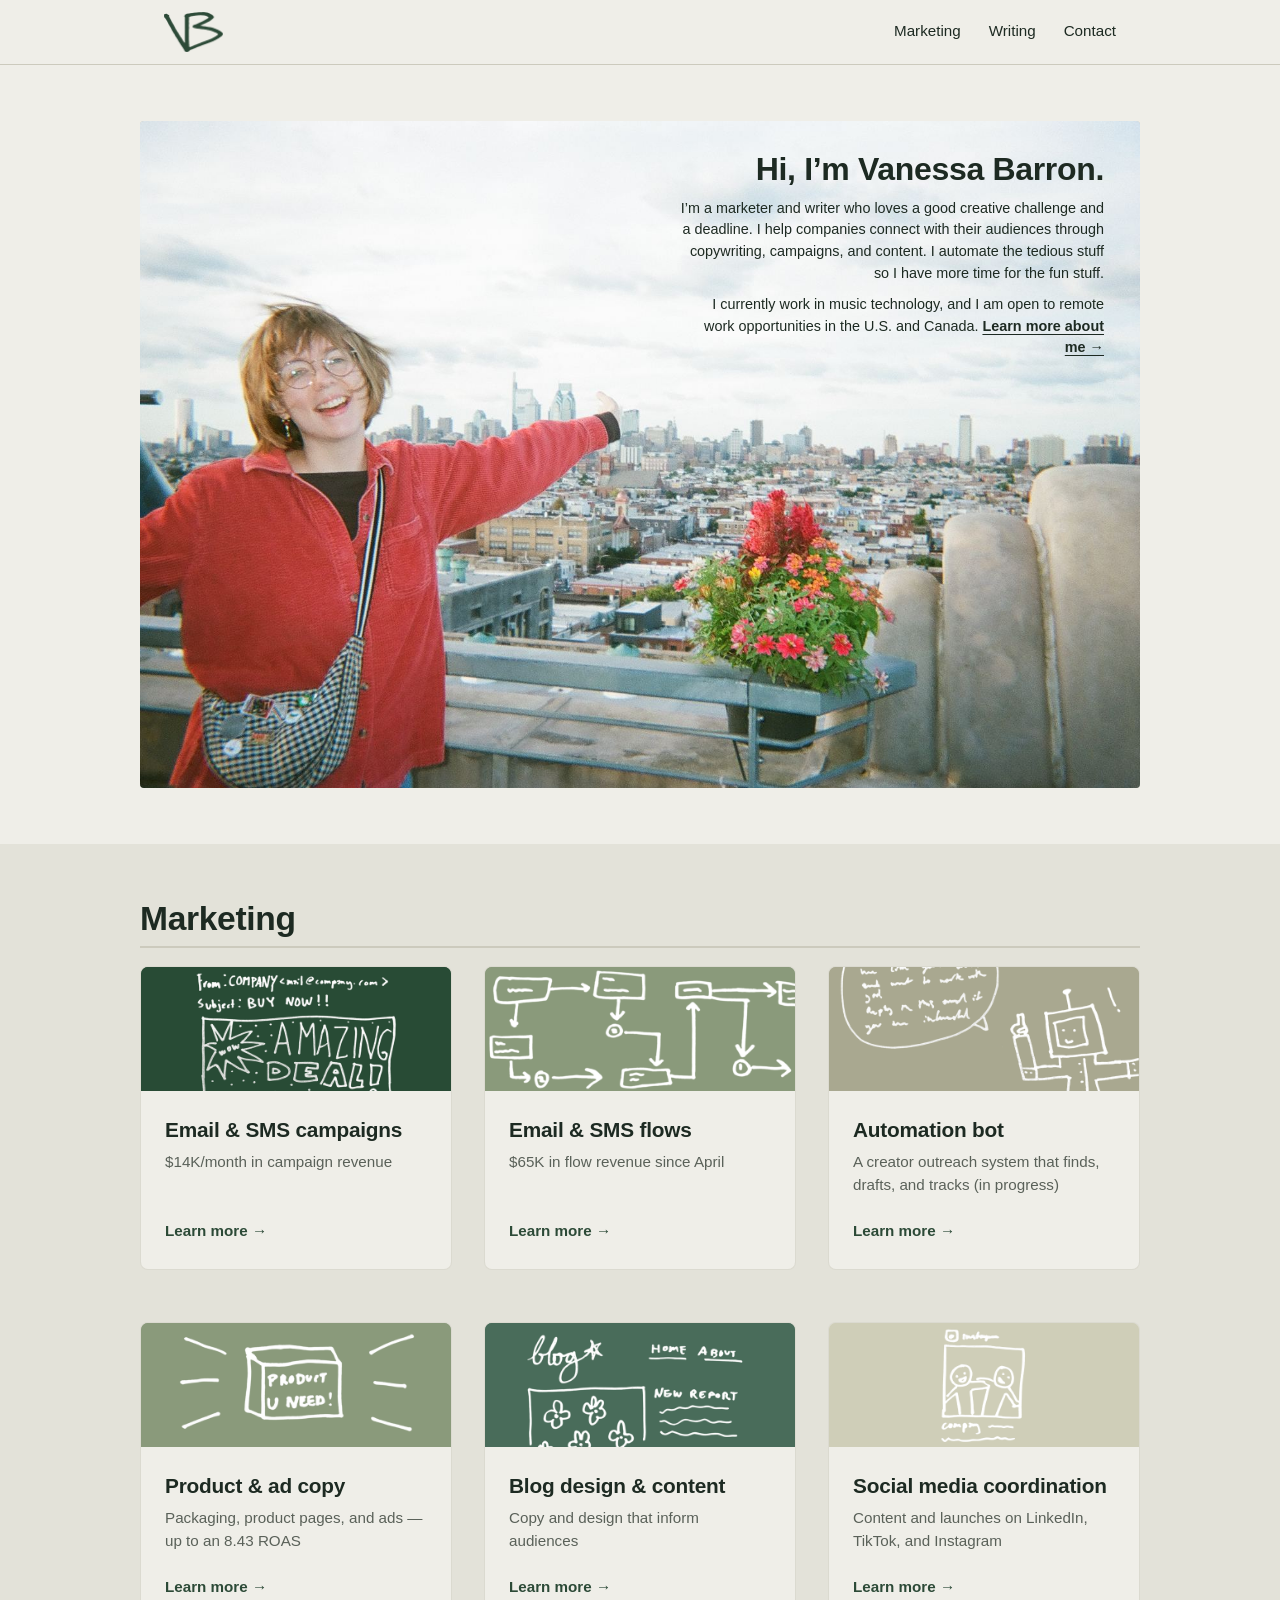
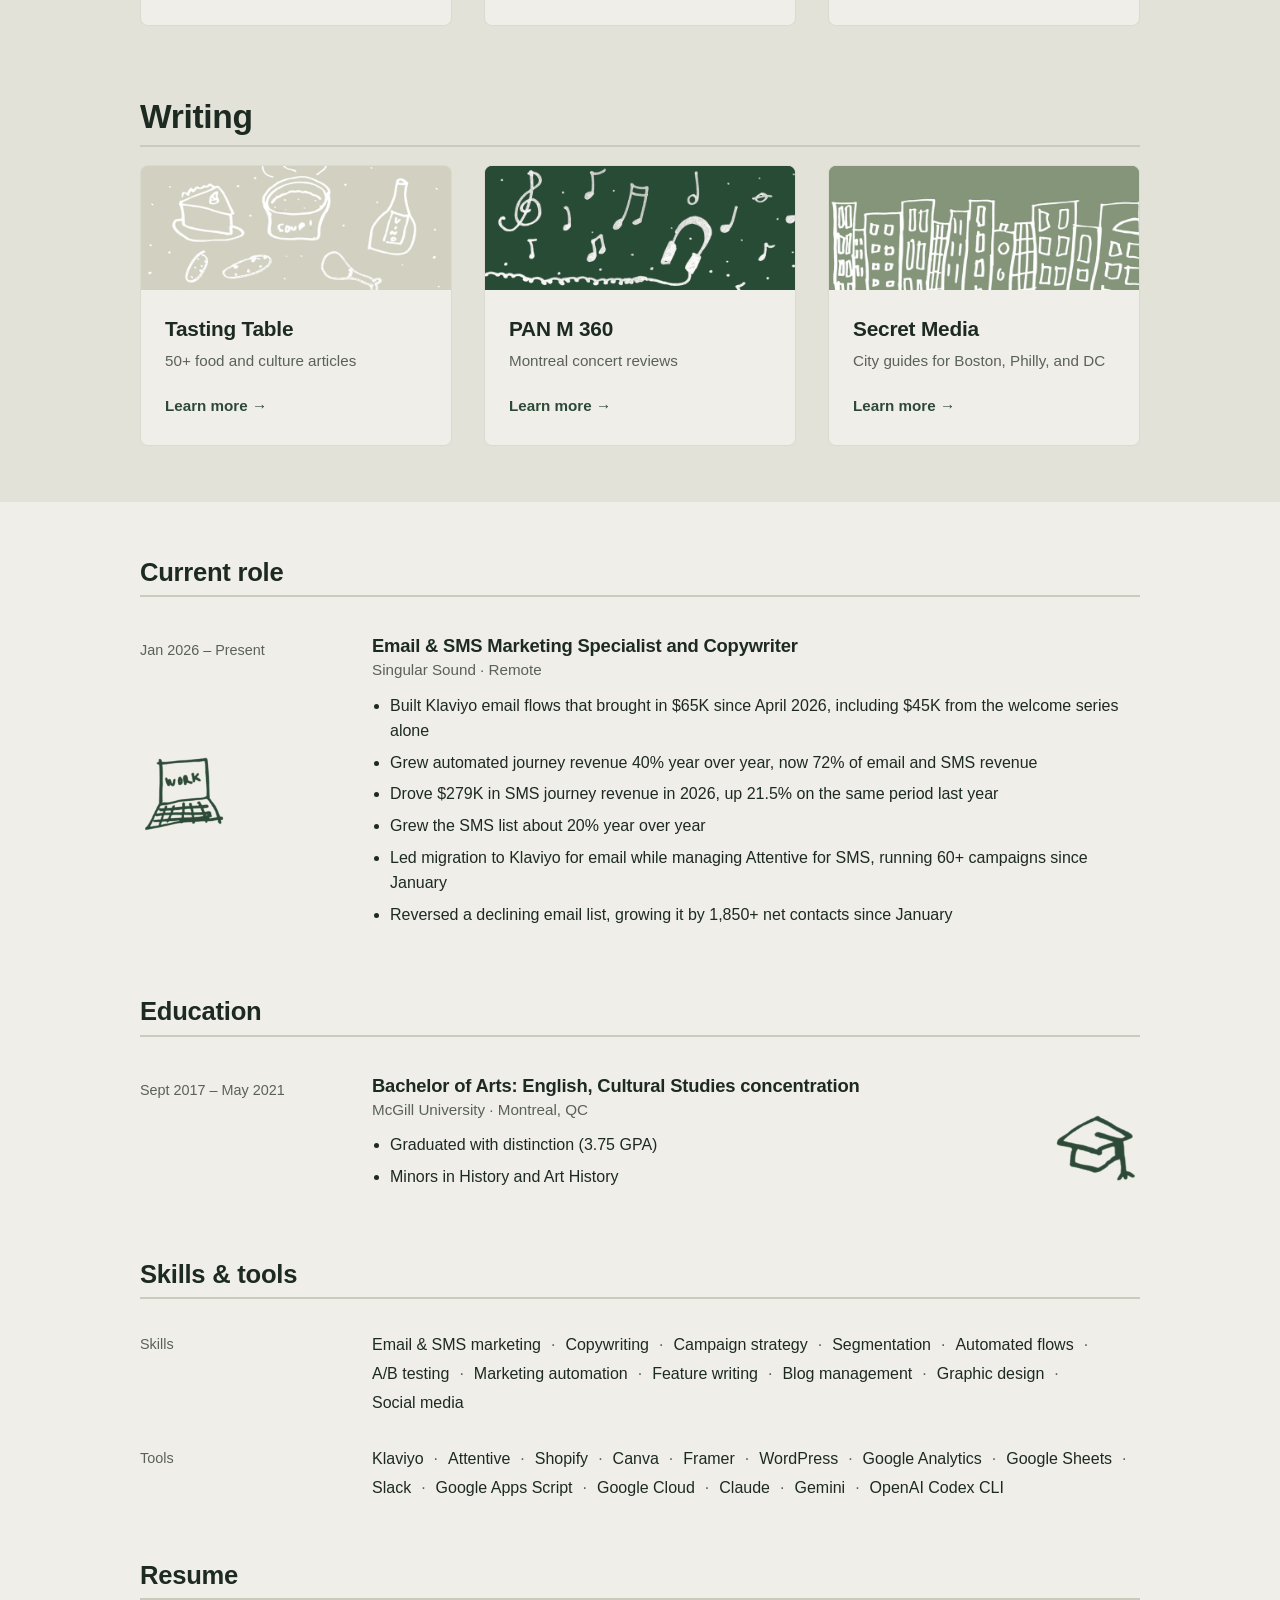
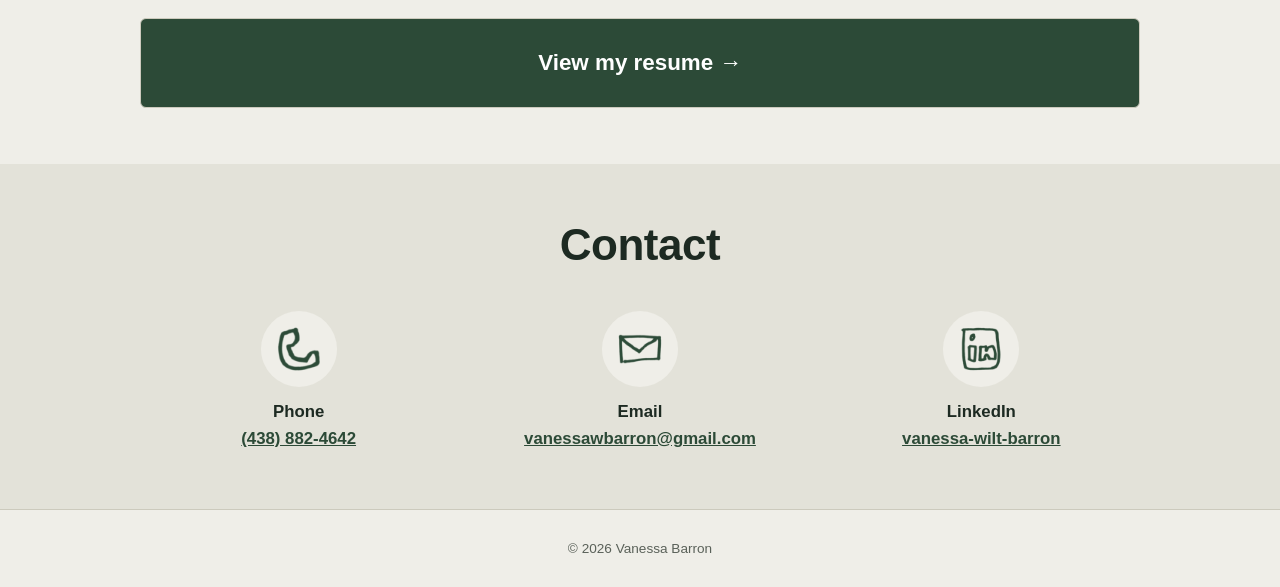
==== commit ec00f05d: "major effing update most sections filled out" ====
--- a/index.html
+++ b/index.html
@@ -59,8 +59,7 @@
         <div class="hero-text">
           <h1>Hi, I’m Vanessa Barron.</h1>
           <p>I’m a marketer and writer who loves a good creative challenge and a deadline. I help companies connect with their audiences through copywriting, campaigns, and content. I automate the tedious stuff so I have more time for the fun stuff.</p>
-          <!-- TODO: once about.html exists, add this to the end of the paragraph below (and delete this comment): <a class="more" href="/about.html">Learn more about me →</a> -->
-          <p>I currently work in music technology, and I am open to remote work opportunities in the U.S. and Canada.</p>
+          <p>I currently work in music technology, and I am open to remote work opportunities in the U.S. and Canada. <a class="more" href="/about.html">Learn more about me →</a></p>
         </div>
       </div>
     </div>
@@ -88,14 +87,14 @@
         <article class="card">
           <div class="thumb" style="background:#a9a890"><img src="images/card-automation-bot.png" width="750" height="300" alt="" loading="lazy" decoding="async"></div>
           <h3>Automation bot</h3>
-          <p>## influencers found and contacted</p>
+          <p>A creator outreach system that finds, drafts, and tracks (in progress)</p>
           <a class="more" href="/automation-bot.html" aria-label="Learn more about Automation bot">Learn more →</a>
         </article>
         <article class="card">
           <div class="thumb" style="background:#8a9a7b"><img src="images/card-product-copy.png" width="750" height="300" alt="" loading="lazy" decoding="async"></div>
           <h3>Product &amp; ad copy</h3>
-          <p>## customers reached at a ## ROAS</p>
-          <span class="soon">Coming soon</span>
+          <p>Packaging, product pages, and ads — up to an 8.43 ROAS</p>
+          <a class="more" href="/product-ad-copy.html" aria-label="Learn more about Product &amp; ad copy">Learn more →</a>
         </article>
         <article class="card">
           <div class="thumb" style="background:#496c5a"><img src="images/card-gear-tribune-blog.png" width="750" height="300" alt="" loading="lazy" decoding="async"></div>
@@ -103,12 +102,11 @@
           <p>Copy and design that inform audiences</p>
           <a class="more" href="/blog.html" aria-label="Learn more about Blog design and content">Learn more →</a>
         </article>
-        <!-- TODO: Social media coordination = Social Media Coordinator, Talent.com (Montreal, QC), Jul 2022 – Sep 2023. Old resume bullets: LinkedIn content drove a 40% follower increase; content calendar led to 15% engagement growth across platforms; launched company TikTok and Instagram pages. Still needed: proof (screenshots), tools, then build /social-media-coordination.html and add a Learn more link. -->
         <article class="card">
           <div class="thumb" style="background:#cfcdb8"><img src="images/card-social-media-coordination.png" width="750" height="300" alt="" loading="lazy" decoding="async"></div>
           <h3>Social media coordination</h3>
-          <p>Audience growth on LinkedIn, TikTok, and Instagram</p>
-          <span class="soon">Coming soon</span>
+          <p>Content and launches on LinkedIn, TikTok, and Instagram</p>
+          <a class="more" href="/social-media.html" aria-label="Learn more about Social media coordination">Learn more →</a>
         </article>
         </div>
       </div>
@@ -151,7 +149,8 @@
             <ul>
               <li>Built Klaviyo email flows that brought in $65K since April 2026, including $45K from the welcome series alone</li>
               <li>Grew automated journey revenue 40% year over year, now 72% of email and SMS revenue</li>
-              <li>Grew the SMS list about 20% year over year<span class="ico row-ico row-ico-left ico-work" aria-hidden="true"></span></li>
+              <li>Drove $279K in SMS journey revenue in 2026, up 21.5% on the same period last year<span class="ico row-ico row-ico-left ico-work" aria-hidden="true"></span></li>
+              <li>Grew the SMS list about 20% year over year</li>
               <li>Led migration to Klaviyo for email while managing Attentive for SMS, running 60+ campaigns since January</li>
               <li>Reversed a declining email list, growing it by 1,850+ net contacts since January</li>
             </ul>
@@ -163,7 +162,7 @@
         <div class="row">
           <div class="when"><span>Sept 2017 – May 2021</span></div>
           <div>
-            <h3 class="role">Bachelor of Arts: Cultural Studies</h3>
+            <h3 class="role">Bachelor of Arts: English, Cultural Studies concentration</h3>
             <p class="org">McGill University · Montreal, QC</p>
             <ul>
               <li>Graduated with distinction (3.75 GPA)</li>
@@ -183,6 +182,7 @@
               <li>Campaign strategy</li>
               <li>Segmentation</li>
               <li>Automated flows</li>
+              <li>A/B testing</li>
               <li>Marketing automation</li>
               <li>Feature writing</li>
               <li>Blog management</li>
@@ -212,7 +212,6 @@
       </div>
       <div class="group">
         <h2 class="group-title">Resume</h2>
-        <!-- TODO: save your resume as files/resume.pdf (or change the link). -->
         <a class="resume-cta" href="files/resume.pdf" target="_blank" rel="noopener">View my resume →</a>
       </div>
     </div>
--- a/css/styles.css
+++ b/css/styles.css
@@ -210,3 +210,26 @@
 }
 .shot.map { max-width: 620px; margin: 28px auto 0; }
 .shot.map + p { margin-top: 24px; }
+.diagram { width: min(100%, 440px); aspect-ratio: 1; margin: 0 auto; background: var(--ink); -webkit-mask: url("../images/diagram-cob-stages.png") center / contain no-repeat; mask: url("../images/diagram-cob-stages.png") center / contain no-repeat; }
+.shots + p { margin-top: 24px; }
+
+/* Light/dark screenshot toggle (no JavaScript): radios + sibling selectors */
+.theme-demo { position: relative; margin-top: 24px; }
+.theme-demo input { position: absolute; opacity: 0; width: 1px; height: 1px; pointer-events: none; }
+.theme-demo .seg { display: inline-flex; border: 1px solid var(--line); border-radius: 999px; padding: 3px; background: var(--band); }
+.theme-demo .seg label { padding: 6px 18px; border-radius: 999px; font-size: 0.9rem; cursor: pointer; color: var(--ink); }
+#gt-light:checked ~ .seg label[for="gt-light"], #gt-dark:checked ~ .seg label[for="gt-dark"] { background: var(--cta); color: var(--cta-ink); }
+#gt-light:focus-visible ~ .seg label[for="gt-light"], #gt-dark:focus-visible ~ .seg label[for="gt-dark"] { outline: 2px solid var(--accent); outline-offset: 2px; }
+#gt-light:checked ~ .shots .is-dark, #gt-dark:checked ~ .shots .is-light { display: none; }
+.theme-demo .shots { margin-top: 16px; }
+
+.shot.portrait { max-width: 420px; margin: 28px auto 0; }
+.shot video { display: block; width: 100%; height: auto; border: 1px solid var(--line); border-radius: 6px; background: #000; }
+.quote { margin: 8px 0 0; padding: 4px 0 4px 18px; border-left: 3px solid var(--line); color: var(--muted); }
+
+.shot.square { max-width: 520px; margin: 28px auto 0; }
+
+/* Small thumbnail beside a wide screenshot */
+.shots.pair { grid-template-columns: 220px 1fr; align-items: center; }
+.shots.c2 { align-items: start; }
+@media (max-width: 760px) { .shots.pair { grid-template-columns: 1fr; } .shots.pair .shot:first-child { max-width: 220px; } }
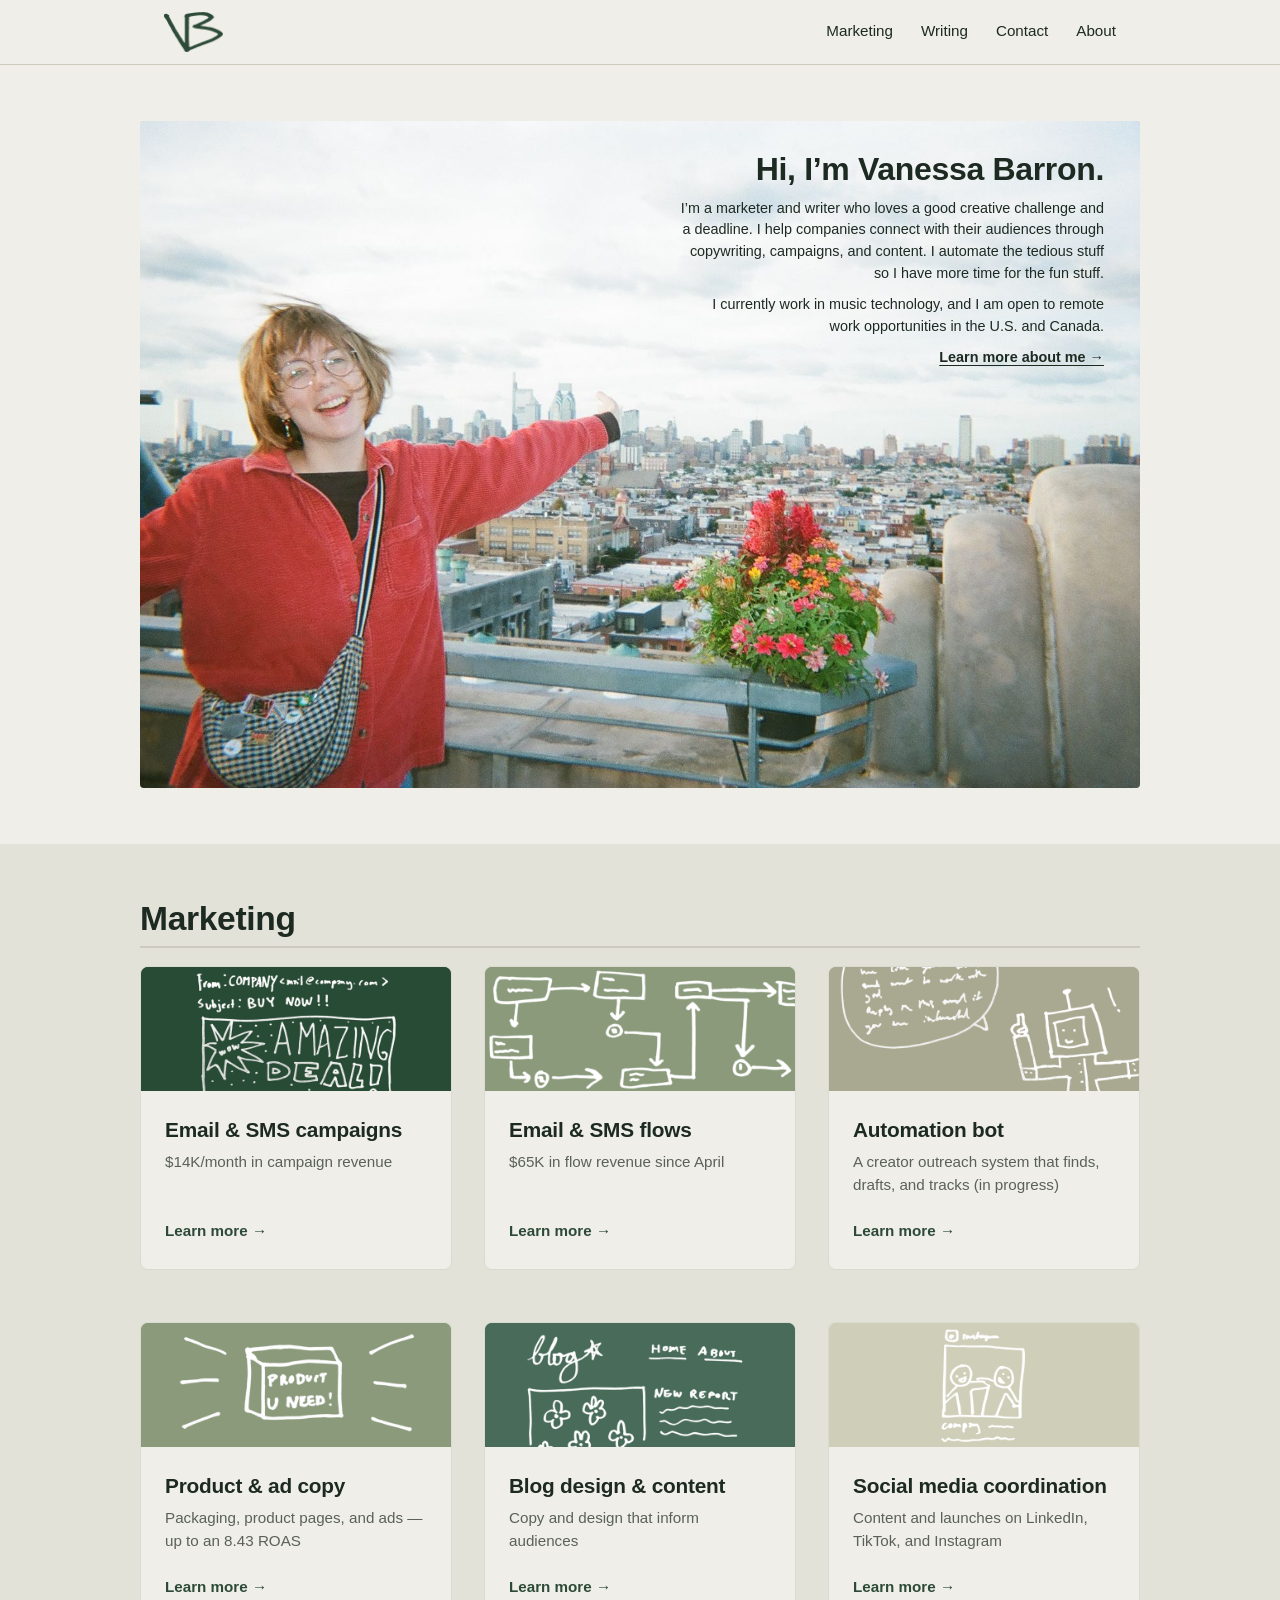
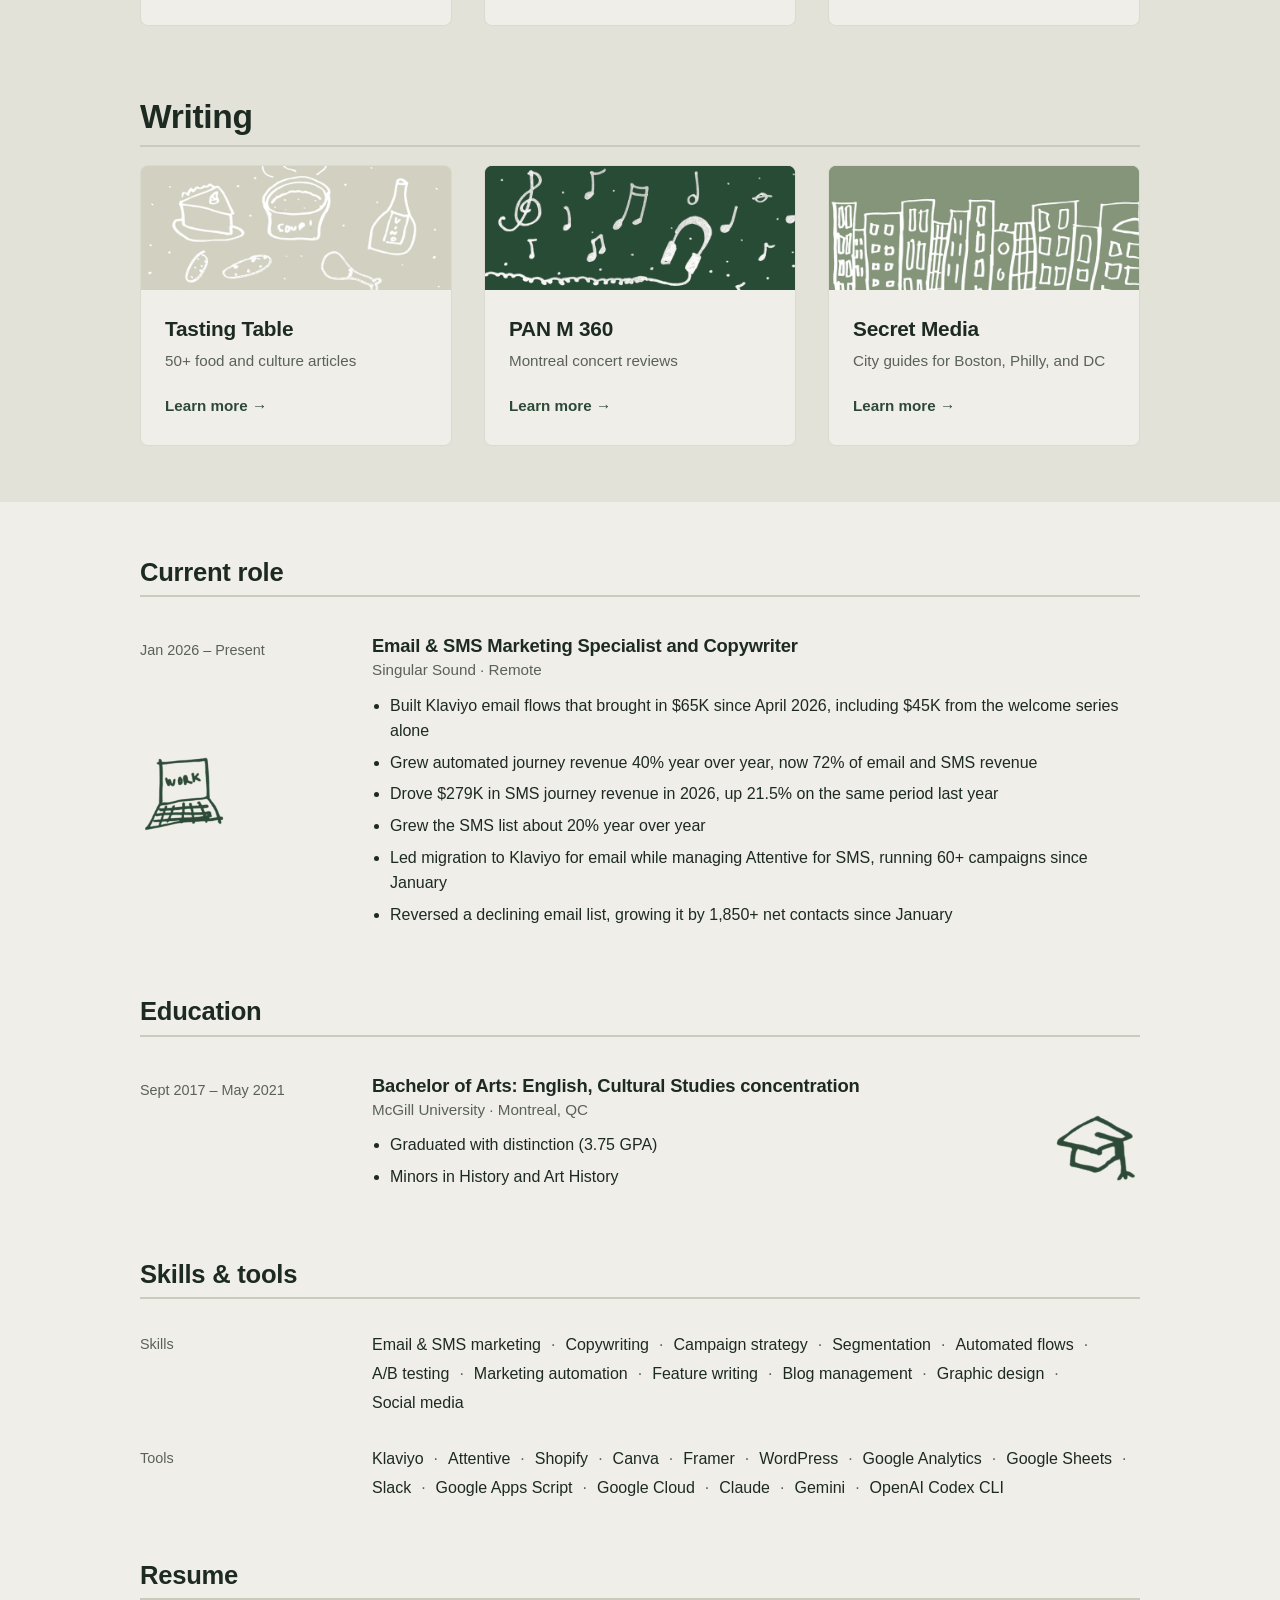
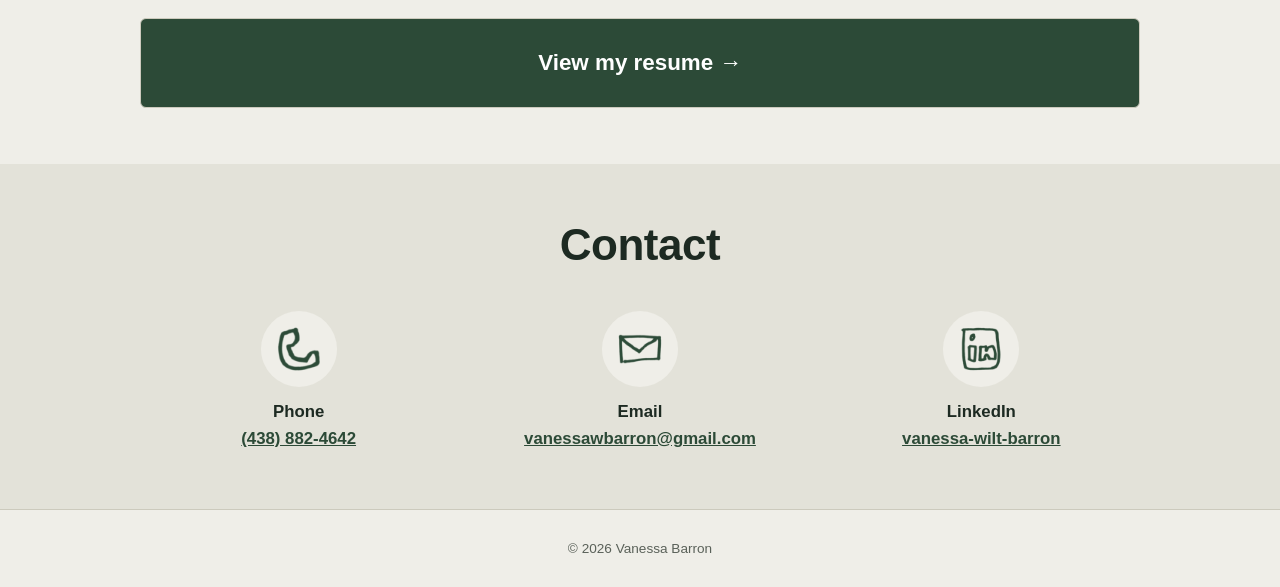
==== commit f097eadd: "about added to nav bar" ====
--- a/index.html
+++ b/index.html
@@ -45,6 +45,7 @@
       <a href="/#marketing">Marketing</a>
       <a href="/#writing">Writing</a>
       <a href="/#contact">Contact</a>
+      <a href="/about.html">About</a>
     </nav>
   </div>
 </header>
@@ -59,7 +60,8 @@
         <div class="hero-text">
           <h1>Hi, I’m Vanessa Barron.</h1>
           <p>I’m a marketer and writer who loves a good creative challenge and a deadline. I help companies connect with their audiences through copywriting, campaigns, and content. I automate the tedious stuff so I have more time for the fun stuff.</p>
-          <p>I currently work in music technology, and I am open to remote work opportunities in the U.S. and Canada. <a class="more" href="/about.html">Learn more about me →</a></p>
+          <p>I currently work in music technology, and I am open to remote work opportunities in the U.S. and Canada.</p>
+          <p><a class="more" href="/about.html">Learn more about me →</a></p>
         </div>
       </div>
     </div>
